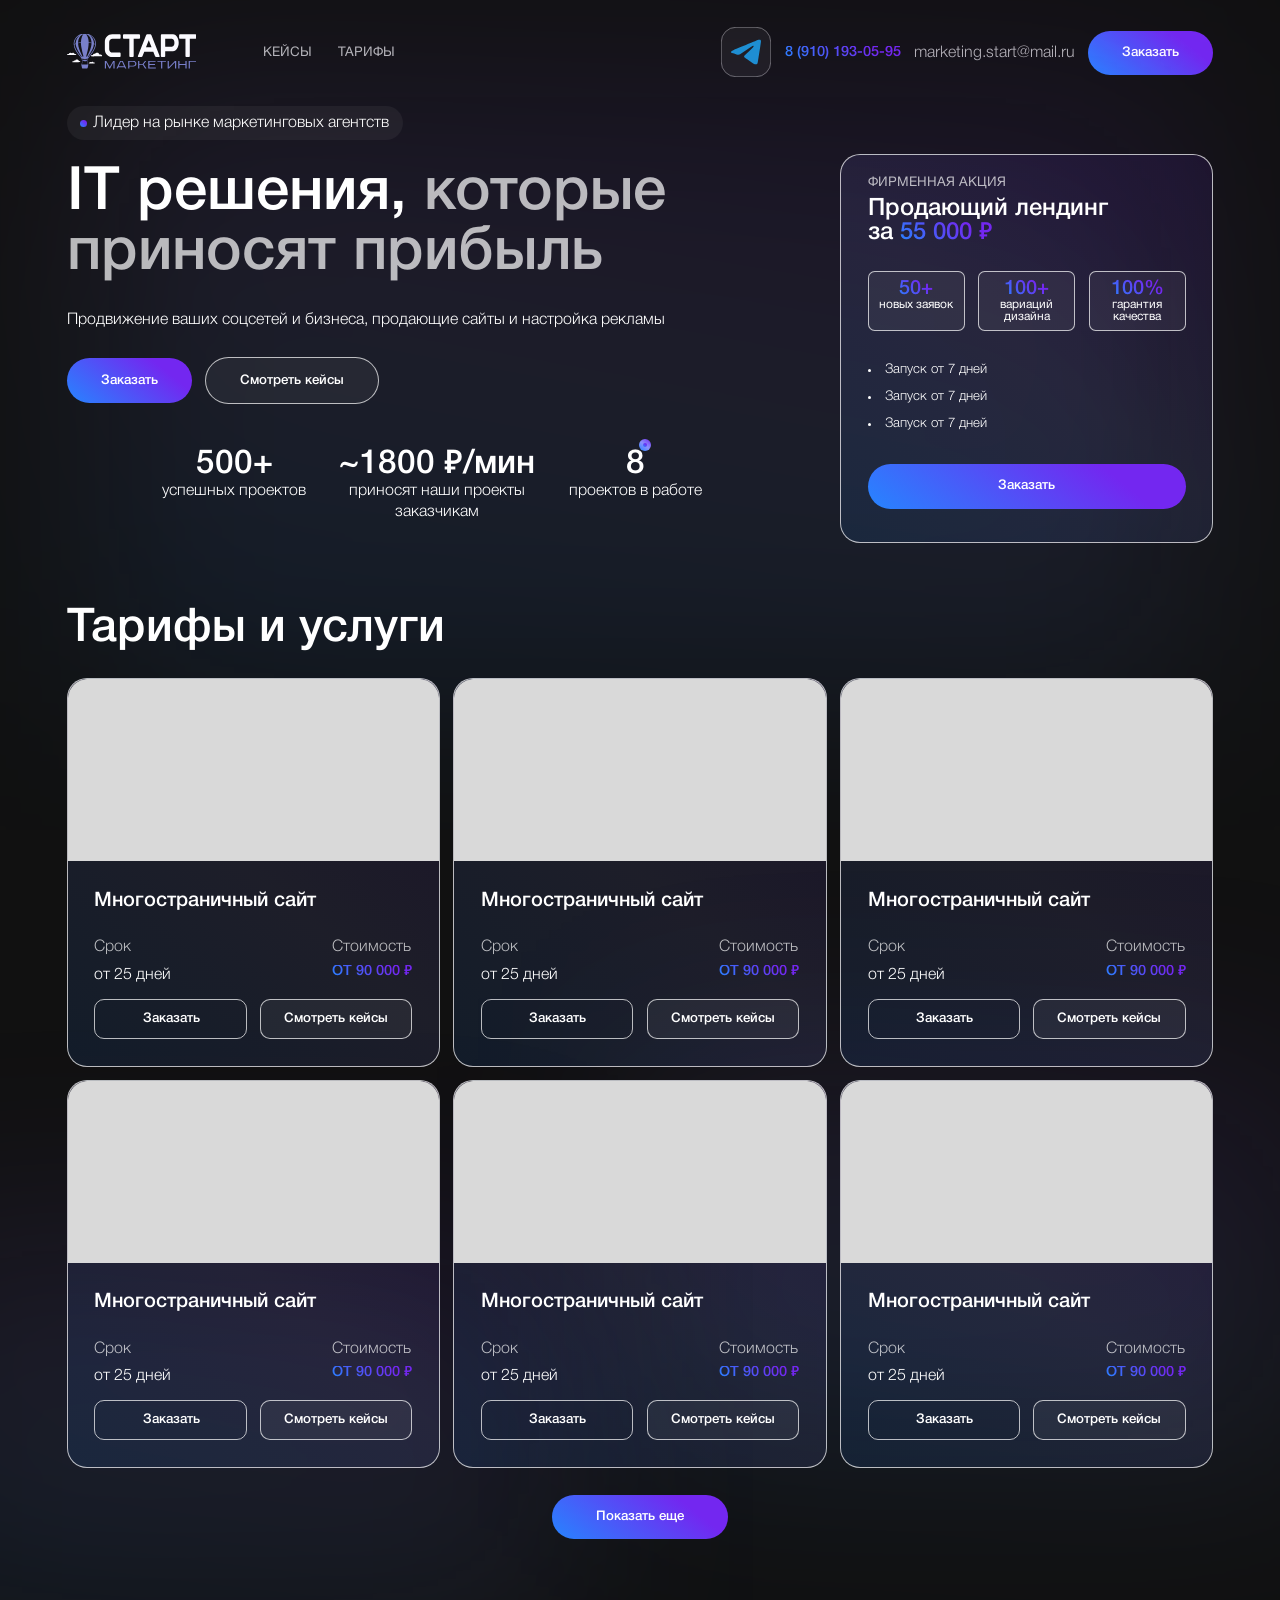
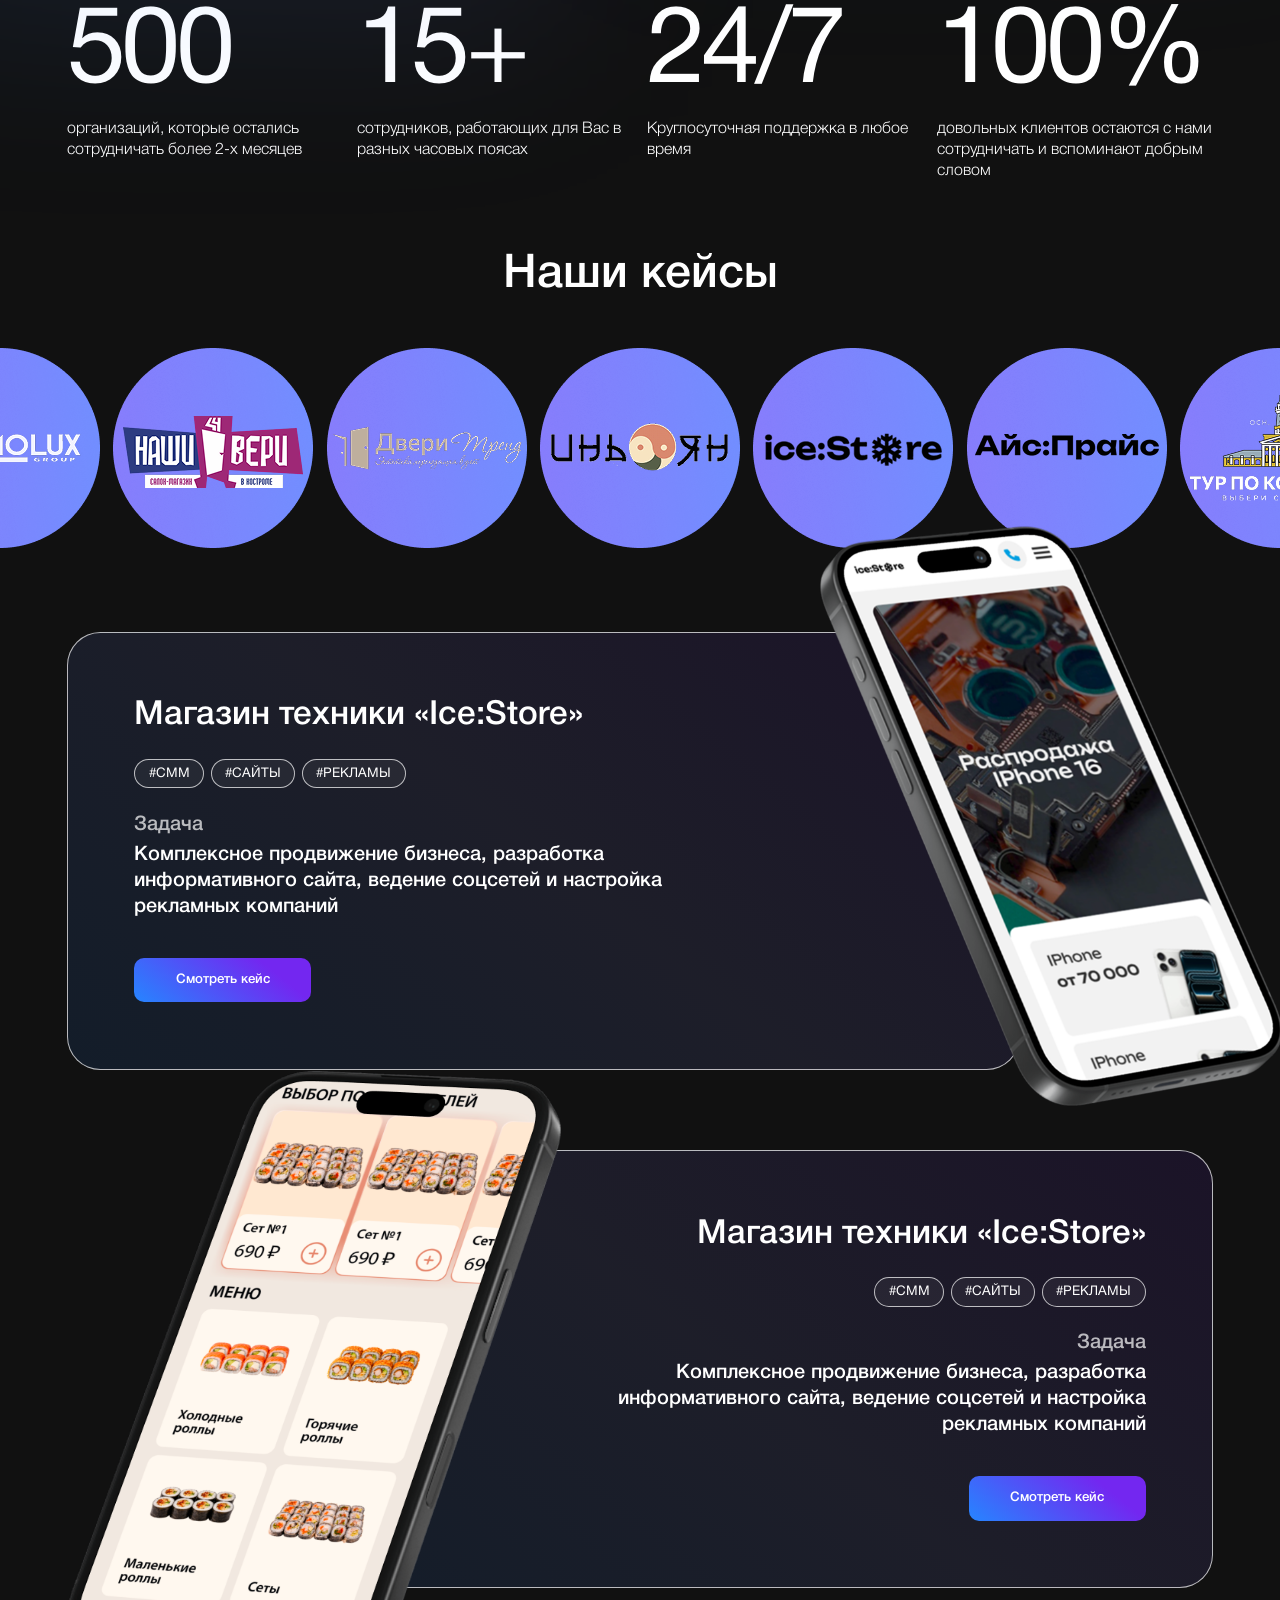
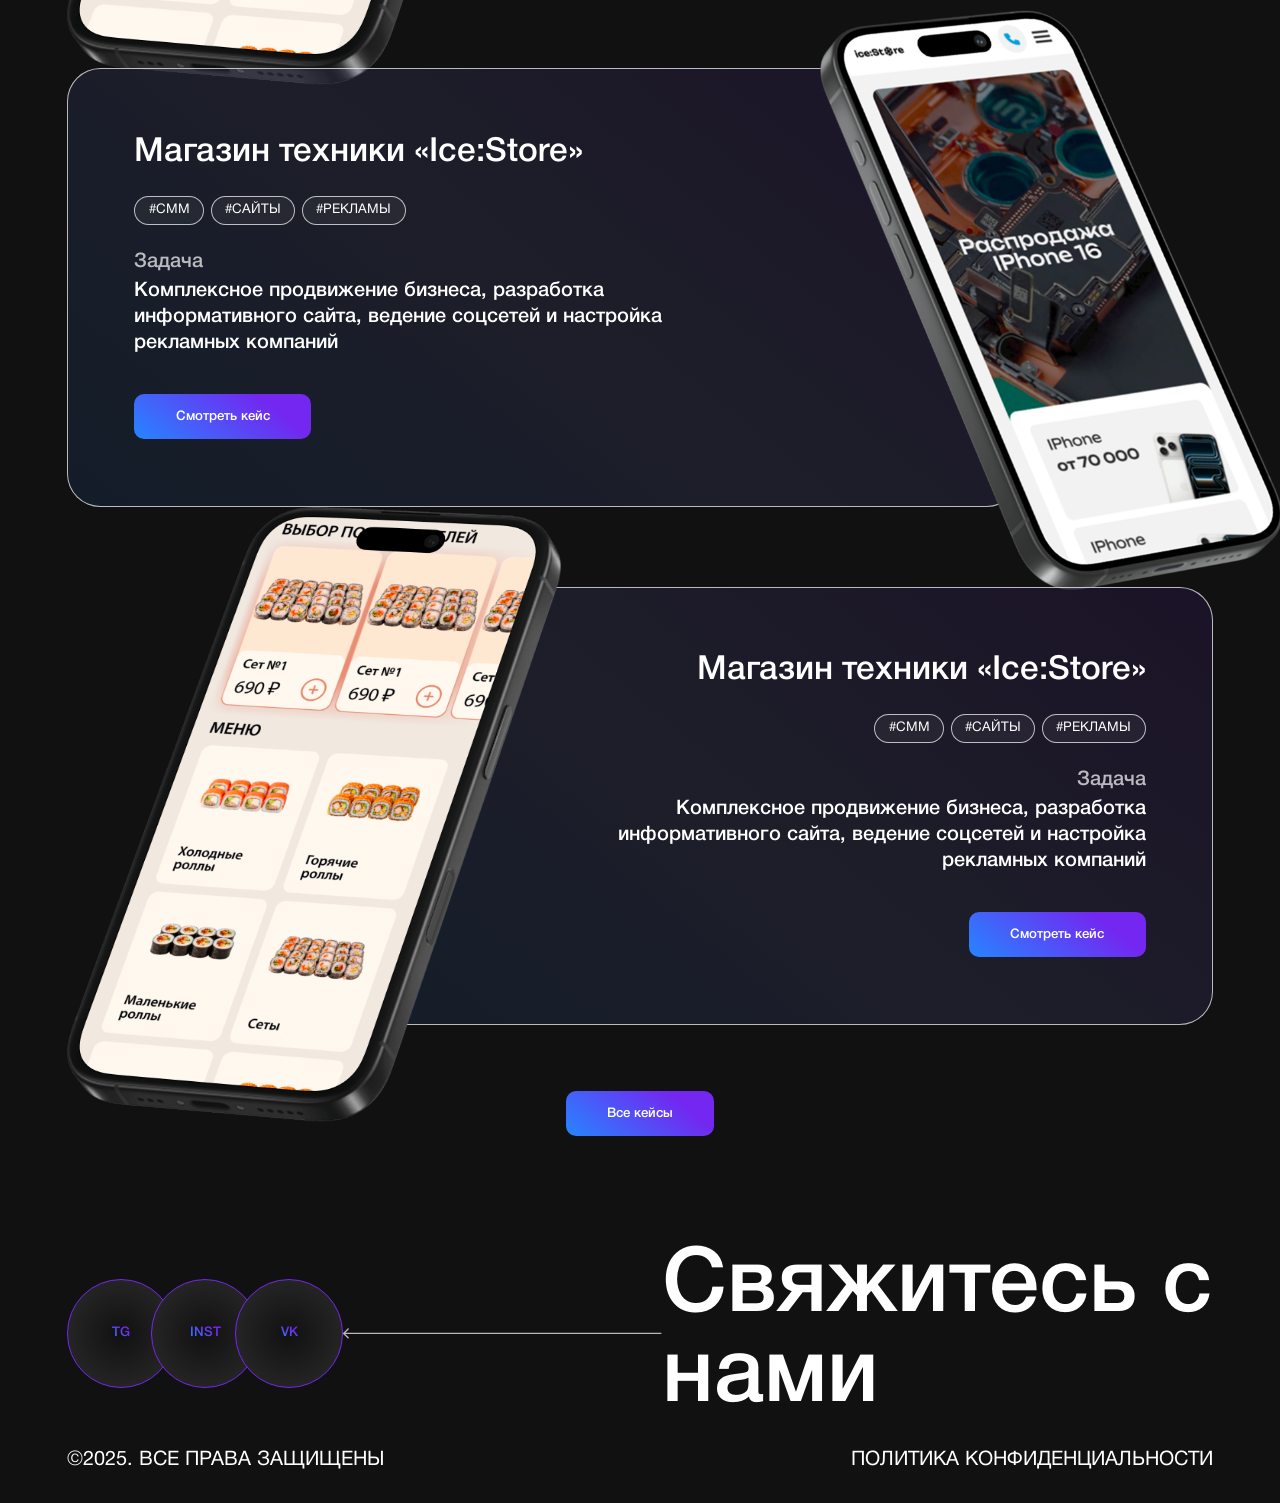
==== index.html @ ab554e8e "first commit" ====
<!DOCTYPE html>
<html lang="ru">

<head>
  <meta charset="UTF-8">
  <meta http-equiv="X-UA-Compatible" content="IE=edge">
  <meta name="viewport" content="width=device-width, initial-scale=1.0">
  <title>Document</title>
  <link rel="stylesheet" href="style/style.css">
  <link rel="stylesheet" href="./style/swiper-bundle.min.css">
</head>

<body>

  <header>
    <div class="container">
      <div class="header-l">
        <a href="/" class="logo">
          <img src="./media/icons/logo.svg" alt="">
        </a>
        <nav>
          <a href="" class="nav-item header-20">Кейсы</a>
          <a href="" class="nav-item header-20">Тарифы</a>
        </nav>

      </div>
      <div class="header-r">
        <a href="" class="tg">
          <svg width="50" height="50" viewBox="0 0 50 50" fill="none" xmlns="http://www.w3.org/2000/svg">
            <rect width="50" height="50" rx="15" fill="white" fill-opacity="0.05" />
            <rect x="0.25" y="0.25" width="49.5" height="49.5" rx="14.75" stroke="white" stroke-opacity="0.7"
              stroke-width="0.5" />
            <path
              d="M37.4558 12.8534C33.4981 14.4884 16.528 21.4998 11.8392 23.4108C8.69464 24.6348 10.5355 25.7825 10.5355 25.7825C10.5355 25.7825 13.2197 26.7004 15.5209 27.3889C17.8217 28.0775 19.0488 27.3126 19.0488 27.3126L29.863 20.0448C33.6978 17.4437 32.7776 19.5857 31.857 20.5039C29.863 22.4932 26.5651 25.6294 23.8039 28.1542C22.5768 29.2251 23.1902 30.1431 23.7274 30.6022C25.7213 32.2854 31.167 35.728 31.4736 35.9574C33.0938 37.1016 36.2808 38.7485 36.7655 35.2689L38.6829 23.2581C39.2966 19.2036 39.9101 15.4548 39.9866 14.3838C40.2169 11.7824 37.4558 12.8534 37.4558 12.8534Z"
              fill="#1B92D1" />
          </svg>
        </a>
        <a href="tel: 8 (910) 193-05-95" class="tel">8 (910) 193-05-95</a>
        <a href="mailto: marketing.start@mail.ru" class="mail">marketing.start@mail.ru</a>
        <button class="blue-button">Заказать</button>
      </div>
    </div>
  </header>

  <main>
    <section class="hero">
      <div class="container">
        <p class="lider regular-text">Лидер на рынке маркетинговых агентств</p>
        <div class="wrapper">
          <div class="hero-l">
            <div class="hero-l-top">
              <h1 class="h1-heading">IT решения,
                <span>которые приносят прибыль</span>
              </h1>
              <div class="sub-heading regular-text">Продвижение ваших соцсетей и бизнеса, продающие сайты и настройка
                рекламы</div>
              <div class="buttons">
                <div class="blue-button">Заказать</div>
                <div class="black-button">Смотреть кейсы</div>
              </div>
            </div>
            <div class="hero-l-nums">
              <div class="item">
                <h3 class="heading h3-heading">500+</h3>
                <p class="text regular-text">успешных проектов</p>
              </div>
              <div class="item">
                <h3 class="heading h3-heading">~1800 ₽/мин</h3>
                <p class="text regular-text">приносят наши проекты <br>заказчикам</p>
              </div>
              <div class="item reallive">
                <h3 class="heading h3-heading">8
                  <div class="heading-circ"></div>
                </h3>
                <p class="text regular-text">проектов в работе</p>
              </div>
            </div>
          </div>
          <div class="hero-r">
            <p class="hero-r-heading header-20">Фирменная акция</p>
            <h4 class="h4-heading">Продающий лендинг <br>
              за <span>55 000 ₽</span></h4>
            <div class="hero-r-wrapper">

              <div class="hero-r-item">
                <p class="hero-r-item-heading">50+</p>
                <p class="hero-r-item-text">новых заявок</p>
              </div>
              <div class="hero-r-item">
                <p class="hero-r-item-heading">100+</p>
                <p class="hero-r-item-text">вариаций дизайна</p>
              </div>
              <div class="hero-r-item">
                <p class="hero-r-item-heading">100%</p>
                <p class="hero-r-item-text">гарантия качества</p>
              </div>
            </div>
            <ul class="hero-r-list">
              <li class="hero-r-list-item">Запуск от 7 дней</li>
              <li class="hero-r-list-item">Запуск от 7 дней</li>
              <li class="hero-r-list-item">Запуск от 7 дней</li>
            </ul>
            <button class="blue-button">Заказать</button>
          </div>
        </div>
      </div>
      <svg class="bg" width="1493" height="948" viewBox="0 0 1493 948" fill="none" xmlns="http://www.w3.org/2000/svg">
        <g filter="url(#filter0_f_5927_6310)">
          <rect x="200" y="200" width="1093" height="613" fill="url(#paint0_linear_5927_6310)" fill-opacity="0.1" />
          <rect x="200.5" y="200.5" width="1092" height="612" stroke="url(#paint1_linear_5927_6310)" />
        </g>
        <defs>
          <filter id="filter0_f_5927_6310" x="0" y="0" width="1493" height="1013" filterUnits="userSpaceOnUse"
            color-interpolation-filters="sRGB">
            <feFlood flood-opacity="0" result="BackgroundImageFix" />
            <feBlend mode="normal" in="SourceGraphic" in2="BackgroundImageFix" result="shape" />
            <feGaussianBlur stdDeviation="100" result="effect1_foregroundBlur_5927_6310" />
          </filter>
          <linearGradient id="paint0_linear_5927_6310" x1="1136.29" y1="222.824" x2="1017.25" y2="879.421"
            gradientUnits="userSpaceOnUse">
            <stop stop-color="#7327F0" />
            <stop offset="0.504685" stop-color="#8B91FF" />
            <stop offset="1" stop-color="#2685FF" />
          </linearGradient>
          <linearGradient id="paint1_linear_5927_6310" x1="1136.29" y1="222.824" x2="1017.25" y2="879.421"
            gradientUnits="userSpaceOnUse">
            <stop offset="0.230769" stop-color="#7327F0" />
            <stop offset="1" stop-color="#2685FF" />
          </linearGradient>
        </defs>
      </svg>

    </section>
    <section class="tarifs">
      <div class="container">
        <h2 class="h2-heading">Тарифы и услуги</h2>
        <div class="wrapper">
          <div class="item">
            <img src="./media/bgs/tarif.png" alt="" class="tarif-img">
            <div class="tarifs-info">
              <p class="heading">Многостраничный сайт</p>
              <div class="item-wrapper">
                <div class="item-text">
                  <p class="item-heading regular-text">Срок</p>
                  <p class="item-text regular-text">от 25 дней</p>
                </div>
                <div class="item-text">
                  <p class="item-heading regular-text">Стоимость</p>
                  <p class="item-text price">от 90 000 ₽</p>
                </div>
              </div>
              <div class="buttons">
                <div class="zakaz">Заказать</div>
                <div class="check">Смотреть кейсы</div>
              </div>
            </div>
          </div>
          <div class="item">
            <img src="./media/bgs/tarif.png" alt="" class="tarif-img">
            <div class="tarifs-info">
              <p class="heading">Многостраничный сайт</p>
              <div class="item-wrapper">
                <div class="item-text">
                  <p class="item-heading regular-text">Срок</p>
                  <p class="item-text regular-text">от 25 дней</p>
                </div>
                <div class="item-text">
                  <p class="item-heading regular-text">Стоимость</p>
                  <p class="item-text price">от 90 000 ₽</p>
                </div>
              </div>
              <div class="buttons">
                <div class="zakaz">Заказать</div>
                <div class="check">Смотреть кейсы</div>
              </div>
            </div>
          </div>
          <div class="item">
            <img src="./media/bgs/tarif.png" alt="" class="tarif-img">
            <div class="tarifs-info">
              <p class="heading">Многостраничный сайт</p>
              <div class="item-wrapper">
                <div class="item-text">
                  <p class="item-heading regular-text">Срок</p>
                  <p class="item-text regular-text">от 25 дней</p>
                </div>
                <div class="item-text">
                  <p class="item-heading regular-text">Стоимость</p>
                  <p class="item-text price">от 90 000 ₽</p>
                </div>
              </div>
              <div class="buttons">
                <div class="zakaz">Заказать</div>
                <div class="check">Смотреть кейсы</div>
              </div>
            </div>
          </div>
          <div class="item">
            <img src="./media/bgs/tarif.png" alt="" class="tarif-img">
            <div class="tarifs-info">
              <p class="heading">Многостраничный сайт</p>
              <div class="item-wrapper">
                <div class="item-text">
                  <p class="item-heading regular-text">Срок</p>
                  <p class="item-text regular-text">от 25 дней</p>
                </div>
                <div class="item-text">
                  <p class="item-heading regular-text">Стоимость</p>
                  <p class="item-text price">от 90 000 ₽</p>
                </div>
              </div>
              <div class="buttons">
                <div class="zakaz">Заказать</div>
                <div class="check">Смотреть кейсы</div>
              </div>
            </div>
          </div>
          <div class="item">
            <img src="./media/bgs/tarif.png" alt="" class="tarif-img">
            <div class="tarifs-info">
              <p class="heading">Многостраничный сайт</p>
              <div class="item-wrapper">
                <div class="item-text">
                  <p class="item-heading regular-text">Срок</p>
                  <p class="item-text regular-text">от 25 дней</p>
                </div>
                <div class="item-text">
                  <p class="item-heading regular-text">Стоимость</p>
                  <p class="item-text price">от 90 000 ₽</p>
                </div>
              </div>
              <div class="buttons">
                <div class="zakaz">Заказать</div>
                <div class="check">Смотреть кейсы</div>
              </div>
            </div>
          </div>
          <div class="item">
            <img src="./media/bgs/tarif.png" alt="" class="tarif-img">
            <div class="tarifs-info">
              <p class="heading">Многостраничный сайт</p>
              <div class="item-wrapper">
                <div class="item-text">
                  <p class="item-heading regular-text">Срок</p>
                  <p class="item-text regular-text">от 25 дней</p>
                </div>
                <div class="item-text">
                  <p class="item-heading regular-text">Стоимость</p>
                  <p class="item-text price">от 90 000 ₽</p>
                </div>
              </div>
              <div class="buttons">
                <div class="zakaz">Заказать</div>
                <div class="check">Смотреть кейсы</div>
              </div>
            </div>
          </div>
        </div>
        <div class="blue-button-container">
          <div class="blue-button">Показать еще</div>
        </div>
      </div>
      <svg class="l-bg" width="754" height="786" viewBox="0 0 754 786" fill="none" xmlns="http://www.w3.org/2000/svg">
        <g filter="url(#filter0_f_5927_6365)">
          <rect x="-119" y="200" width="673" height="386" fill="url(#paint0_linear_5927_6365)" fill-opacity="0.1" />
          <rect x="-118.5" y="200.5" width="672" height="385" stroke="url(#paint1_linear_5927_6365)" />
        </g>
        <defs>
          <filter id="filter0_f_5927_6365" x="-319" y="0" width="1073" height="786" filterUnits="userSpaceOnUse"
            color-interpolation-filters="sRGB">
            <feFlood flood-opacity="0" result="BackgroundImageFix" />
            <feBlend mode="normal" in="SourceGraphic" in2="BackgroundImageFix" result="shape" />
            <feGaussianBlur stdDeviation="100" result="effect1_foregroundBlur_5927_6365" />
          </filter>
          <linearGradient id="paint0_linear_5927_6365" x1="457.51" y1="214.372" x2="380.96" y2="627.223"
            gradientUnits="userSpaceOnUse">
            <stop stop-color="#7327F0" />
            <stop offset="0.504685" stop-color="#8B91FF" />
            <stop offset="1" stop-color="#2685FF" />
          </linearGradient>
          <linearGradient id="paint1_linear_5927_6365" x1="457.51" y1="214.372" x2="380.96" y2="627.223"
            gradientUnits="userSpaceOnUse">
            <stop offset="0.230769" stop-color="#7327F0" />
            <stop offset="1" stop-color="#2685FF" />
          </linearGradient>
        </defs>
      </svg>
      <svg class="r-bg" width="844" height="786" viewBox="0 0 844 786" fill="none" xmlns="http://www.w3.org/2000/svg">
        <g filter="url(#filter0_f_5927_6366)">
          <rect x="200" y="200" width="673" height="386" fill="url(#paint0_linear_5927_6366)" fill-opacity="0.1" />
          <rect x="200.5" y="200.5" width="672" height="385" stroke="url(#paint1_linear_5927_6366)" />
        </g>
        <defs>
          <filter id="filter0_f_5927_6366" x="0" y="0" width="1073" height="786" filterUnits="userSpaceOnUse"
            color-interpolation-filters="sRGB">
            <feFlood flood-opacity="0" result="BackgroundImageFix" />
            <feBlend mode="normal" in="SourceGraphic" in2="BackgroundImageFix" result="shape" />
            <feGaussianBlur stdDeviation="100" result="effect1_foregroundBlur_5927_6366" />
          </filter>
          <linearGradient id="paint0_linear_5927_6366" x1="776.51" y1="214.372" x2="699.96" y2="627.223"
            gradientUnits="userSpaceOnUse">
            <stop stop-color="#7327F0" />
            <stop offset="0.504685" stop-color="#8B91FF" />
            <stop offset="1" stop-color="#2685FF" />
          </linearGradient>
          <linearGradient id="paint1_linear_5927_6366" x1="776.51" y1="214.372" x2="699.96" y2="627.223"
            gradientUnits="userSpaceOnUse">
            <stop offset="0.230769" stop-color="#7327F0" />
            <stop offset="1" stop-color="#2685FF" />
          </linearGradient>
        </defs>
      </svg>
    </section>
    <section class="nums">
      <div class="container">
        <div class="item">
          <p class="h1-heading">500</p>
          <p class="text regular-text">организаций, которые остались сотрудничать более 2-х месяцев</p>
        </div>
        <div class="item">
          <p class="h1-heading">15+</p>
          <p class="text regular-text">сотрудников, работающих для Вас
            в разных часовых поясах</p>
        </div>
        <div class="item">
          <p class="h1-heading">24/7</p>
          <p class="text regular-text">Круглосуточная поддержка
            в любое время</p>
        </div>
        <div class="item">
          <p class="h1-heading">100%</p>
          <p class="text regular-text">довольных клиентов остаются с нами сотрудничать и вспоминают добрым словом</p>
        </div>
      </div>
    </section>
    <section class="keyses">
      <div class="container">
        <h2 class="h2-heading">Наши кейсы</h2>
        <div class="logo-wrapper">
          <img src="./media/keyses-logo/1.png" alt="" class="logo">
          <img src="./media/keyses-logo/2.png" alt="" class="logo">
          <img src="./media/keyses-logo/3.png" alt="" class="logo">
          <img src="./media/keyses-logo/4.png" alt="" class="logo">
          <img src="./media/keyses-logo/5.png" alt="" class="logo">
          <img src="./media/keyses-logo/6.png" alt="" class="logo">
          <img src="./media/keyses-logo/7.png" alt="" class="logo">
        </div>
        <div class="keyses-wrapper">
          <div class="keys-item">
            <div class="keyses-info">
              <h3 class="h3-heading">Магазин техники «Ice:Store»
              </h3>
              <div class="type-wrapper">
                <div class="item">#СММ</div>
                <div class="item">#сайты</div>
                <div class="item">#рекламы</div>
              </div>
              <div class="keys-zadacha">
                <p class="keys-text-heading">Задача</p>
                <p class="regular-text keys-desc">Комплексное продвижение бизнеса, разработка информативного сайта,
                  ведение соцсетей и настройка рекламных компаний</p>
              </div>
              <button class="blue-button">Смотреть кейс</button>
            </div>
            <img src="./media/keyses/1.png" alt="" class="keys-img">
          </div>
          <div class="keys-item">
            <div class="keyses-info">
              <h3 class="h3-heading">Магазин техники «Ice:Store»
              </h3>
              <div class="type-wrapper">
                <div class="item">#СММ</div>
                <div class="item">#сайты</div>
                <div class="item">#рекламы</div>
              </div>
              <div class="keys-zadacha">
                <p class="keys-text-heading">Задача</p>
                <p class="regular-text keys-desc">Комплексное продвижение бизнеса, разработка информативного сайта,
                  ведение соцсетей и настройка рекламных компаний</p>
              </div>
              <button class="blue-button">Смотреть кейс</button>
            </div>
            <img src="./media/keyses/2.png" alt="" class="keys-img">
          </div>
          <div class="keys-item">
            <div class="keyses-info">
              <h3 class="h3-heading">Магазин техники «Ice:Store»
              </h3>
              <div class="type-wrapper">
                <div class="item">#СММ</div>
                <div class="item">#сайты</div>
                <div class="item">#рекламы</div>
              </div>
              <div class="keys-zadacha">
                <p class="keys-text-heading">Задача</p>
                <p class="regular-text keys-desc">Комплексное продвижение бизнеса, разработка информативного сайта,
                  ведение соцсетей и настройка рекламных компаний</p>
              </div>
              <button class="blue-button">Смотреть кейс</button>
            </div>
            <img src="./media/keyses/1.png" alt="" class="keys-img">
          </div>
          <div class="keys-item">
            <div class="keyses-info">
              <h3 class="h3-heading">Магазин техники «Ice:Store»
              </h3>
              <div class="type-wrapper">
                <div class="item">#СММ</div>
                <div class="item">#сайты</div>
                <div class="item">#рекламы</div>
              </div>
              <div class="keys-zadacha">
                <p class="keys-text-heading">Задача</p>
                <p class="regular-text keys-desc">Комплексное продвижение бизнеса, разработка информативного сайта,
                  ведение соцсетей и настройка рекламных компаний</p>
              </div>
              <button class="blue-button">Смотреть кейс</button>
            </div>
            <img src="./media/keyses/2.png" alt="" class="keys-img">
          </div>
        </div>
        <div class="blue-button mt100">Все кейсы</div>
      </div>
    </section>
  </main>

  <footer>
    <div class="container">
      <div class="top">

        <div class="seti">
          <div class="seti-item tg"><span>TG</span></div>
          <div class="seti-item inst"><span>INST</span></div>
          <div class="seti-item vk"><span>VK</span></div>
        </div>
        <svg width="457" height="15" viewBox="0 0 457 15" fill="none" xmlns="http://www.w3.org/2000/svg">
          <path
            d="M0.292908 6.65715C-0.0976257 7.04768 -0.0976257 7.68084 0.292908 8.07136L6.65686 14.4353C7.04739 14.8259 7.68054 14.8259 8.07108 14.4353C8.46158 14.0448 8.46158 13.4116 8.07108 13.0211L2.41422 7.36426L8.07108 1.7074C8.46158 1.31688 8.46158 0.683714 8.07108 0.29319C7.68054 -0.0973344 7.04739 -0.0973344 6.65686 0.29319L0.292908 6.65715ZM457 7.36426V6.36426L1 6.36426V7.36426V8.36426L457 8.36426V7.36426Z"
            fill="white" fill-opacity="0.7" />
        </svg>
        <div class="seti-heading">Свяжитесь с нами</div>
      </div>
      <div class="btm">
        <a href="" class="btm-a"> ©2025. Все права защищены</a>
        <a href="" class="btm-a">Политика конфиденциальности</a>
      </div>
    </div>
  </footer>


  <script src="js/swiper-bundle.min.js"></script>
  <script src="js/app.js"></script>
</body>

</html>
---- style/style.css ----
@font-face {
  font-family: "Helvetica Neue";
  src: url("../fonts/HelveticaNeue-Medium.otf");
  font-weight: 500;
}
@font-face {
  font-family: "Helvetica Neue";
  src: url("../fonts/HelveticaNeue-Light.otf");
  font-weight: 300;
}
@font-face {
  font-family: "Helvetica Neue";
  src: url("../fonts/HelveticaNeue-Roman.otf");
  font-weight: 400;
}
* {
  margin: 0;
  padding: 0;
  box-sizing: border-box;
  text-decoration: none;
  border: none;
  outline: none;
  font-size: 16rem;
  color: white;
  font-family: "Helvetica Neue", sans-serif;
  background: none;
}

body,
html {
  font-size: 0.0520833333vw;
  background: #111;
}

.container {
  width: 100%;
  max-width: 1720rem;
  margin: 0 auto;
}

header {
  padding: 40rem 0;
}
header .header-l,
header .header-r {
  display: flex;
  align-items: center;
}
header .header-l {
  gap: 100rem;
}
header .header-r {
  gap: 20rem;
}
header .tel {
  font-weight: 500;
  font-size: 22rem;
  text-transform: uppercase;
  background: linear-gradient(219deg, #7327f0 23.08%, #2685ff 100%);
  background-clip: text;
  -webkit-background-clip: text;
  -webkit-text-fill-color: transparent;
}
header .mail {
  font-weight: 300;
  font-size: 24rem;
  line-height: 130%;
  color: rgba(255, 255, 255, 0.7);
}
header .container {
  display: flex;
  align-items: center;
  justify-content: space-between;
}
header .logo {
  width: 194rem;
  position: relative;
}
header .logo img {
  width: 100%;
}

.blue-button,
.black-button {
  font-weight: 500;
  font-size: 20rem;
  color: #fff;
  display: block;
  padding: 23rem 51rem;
  background: linear-gradient(219deg, #7327f0 23.08%, #2685ff 100%);
  border-radius: 100rem;
  width: fit-content;
}

.black-button {
  border: 0.3rem solid rgba(255, 255, 255, 0.7);
  background: rgba(255, 255, 255, 0.05);
}

.header-20 {
  font-weight: 400;
  font-size: 20rem;
  text-transform: uppercase;
  color: rgba(255, 255, 255, 0.7);
}

nav {
  display: flex;
  align-items: center;
  gap: 40rem;
}

.regular-text {
  font-weight: 300;
  font-size: 24rem;
  line-height: 130%;
  color: #fff;
}

.h1-heading {
  font-weight: 500;
  font-size: 90rem;
  line-height: 100%;
  color: #fff;
}

.h2-heading {
  font-weight: 500;
  font-size: 70rem;
  color: #fff;
}

.h3-heading {
  font-weight: 500;
  font-size: 50rem;
  color: #fff;
}

.h4-heading {
  font-weight: 500;
  font-size: 36rem;
  color: #fff;
}

.hero {
  position: relative;
  padding-bottom: 94rem;
}
.hero .bg {
  position: absolute;
  top: 50%;
  left: 50%;
  transform: translate(-50%, -50%);
  z-index: 1;
}
.hero .container {
  position: relative;
  z-index: 2;
}
.hero .hero-l {
  margin-top: 14rem;
}
.hero .lider {
  border-radius: 100rem;
  padding: 10rem 20rem;
  background: rgba(255, 255, 255, 0.05);
  position: relative;
  display: flex;
  align-items: center;
  gap: 10rem;
  width: fit-content;
  margin-bottom: 20rem;
}
.hero .lider::before {
  content: "";
  display: block;
  background: linear-gradient(219deg, #7327f0 23.08%, #2685ff 100%);
  width: 10rem;
  height: 10rem;
  border-radius: 100rem;
}
.hero .wrapper {
  display: flex;
  justify-content: space-between;
  gap: 198rem;
}
.hero .h1-heading {
  margin-bottom: 40rem;
}
.hero .h1-heading span {
  color: rgba(255, 255, 255, 0.7);
  font-weight: 500;
  font-size: 90rem;
  line-height: 100%;
}
.hero .sub-heading {
  margin-bottom: 40rem;
}
.hero .buttons {
  display: flex;
  gap: 20rem;
  align-items: center;
}
.hero .hero-r {
  width: 100%;
  max-width: 560rem;
  border: 0.5rem solid rgba(255, 255, 255, 0.7);
  border-radius: 30rem;
  padding: 32rem 40rem 50rem;
  background: linear-gradient(219deg, rgba(115, 39, 240, 0.1) 0%, rgba(139, 145, 255, 0.1) 50.47%, rgba(38, 133, 255, 0.1) 100%);
}
.hero .hero-r .blue-button {
  width: 100%;
}
.hero .hero-l-nums {
  display: flex;
  gap: 50rem;
  margin-top: 66rem;
  margin-left: 143rem;
}
.hero .hero-l-nums .item {
  display: flex;
  flex-direction: column;
  align-items: center;
}
.hero .hero-l-nums .item .heading {
  position: relative;
}
.hero .hero-l-nums .item .heading .heading-circ {
  background: linear-gradient(219deg, #7327f0 0%, #8b91ff 50.47%, #2685ff 100%);
  width: 18rem;
  height: 18rem;
  display: flex;
  justify-content: center;
  align-items: center;
  border-radius: 100rem;
  position: absolute;
  top: -13rem;
  right: -10rem;
}
.hero .hero-l-nums .item .heading .heading-circ::after {
  background: linear-gradient(219deg, #7327f0 23.08%, #2685ff 100%);
  width: 6rem;
  height: 6rem;
  content: "";
  display: block;
  border-radius: 100rem;
}
.hero .hero-l-nums .item .text {
  text-align: center;
}
.hero .hero-r-heading {
  margin-bottom: 10rem;
}
.hero .h4-heading {
  margin-bottom: 40rem;
}
.hero .h4-heading span {
  background: linear-gradient(219deg, #7327f0 23.08%, #2685ff 100%);
  background-clip: text;
  -webkit-background-clip: text;
  -webkit-text-fill-color: transparent;
  font-weight: 500;
  font-size: 36rem;
}
.hero .hero-r-wrapper {
  margin-bottom: 40rem;
  display: grid;
  grid-template-columns: repeat(3, 1fr);
  gap: 20rem;
}
.hero .hero-r-wrapper .hero-r-item {
  border: 0.3rem solid rgba(255, 255, 255, 0.7);
  border-radius: 10rem;
  padding: 10rem 10rem;
  background: rgba(255, 255, 255, 0.05);
  display: flex;
  flex-direction: column;
  align-items: center;
}
.hero .hero-r-wrapper .hero-r-item .hero-r-item-heading {
  font-weight: 500;
  font-size: 30rem;
  background: linear-gradient(219deg, #7327f0 23.08%, #2685ff 100%);
  background-clip: text;
  -webkit-background-clip: text;
  -webkit-text-fill-color: transparent;
}
.hero .hero-r-wrapper .hero-r-item .hero-r-item-text {
  font-weight: 400;
  font-size: 18rem;
  color: #fff;
  text-align: center;
}
.hero .hero-r-list {
  margin-bottom: 40rem;
}
.hero .hero-r-list .hero-r-list-item {
  font-weight: 300;
  font-size: 20rem;
  line-height: 200%;
  color: #fff;
  list-style: inside;
}

.tarifs {
  padding-bottom: 78rem;
  position: relative;
}
.tarifs .r-bg {
  position: absolute;
  top: 397rem;
  right: 0;
  z-index: 1;
}
.tarifs .l-bg {
  position: absolute;
  top: 635rem;
  left: 0;
  z-index: 1;
}
.tarifs .container {
  position: relative;
  z-index: 2;
}
.tarifs .h2-heading {
  margin-bottom: 40rem;
}
.tarifs .wrapper {
  display: grid;
  grid-template-columns: repeat(3, 1fr);
  gap: 20rem;
}
.tarifs .wrapper .item {
  border: 0.5rem solid rgba(255, 255, 255, 0.7);
  border-radius: 30rem;
  background: linear-gradient(219deg, rgba(115, 39, 240, 0.1) 0%, rgba(139, 145, 255, 0.1) 50.47%, rgba(38, 133, 255, 0.1) 100%);
}
.tarifs .wrapper .item .tarif-img {
  width: 100%;
}
.tarifs .wrapper .item .heading {
  font-weight: 500;
  font-size: 30rem;
  color: #fff;
  margin-bottom: 40rem;
}
.tarifs .wrapper .item .item-wrapper {
  display: flex;
  justify-content: space-between;
}
.tarifs .wrapper .item .item-wrapper .item-heading {
  color: rgba(255, 255, 255, 0.7);
  margin-bottom: 10rem;
}
.tarifs .wrapper .item .item-wrapper .price {
  font-weight: 500;
  font-size: 22rem;
  text-transform: uppercase;
  text-align: right;
  background: linear-gradient(219deg, #7327f0 23.08%, #2685ff 100%);
  background-clip: text;
  -webkit-background-clip: text;
  -webkit-text-fill-color: transparent;
}
.tarifs .wrapper .item .buttons {
  display: flex;
  gap: 20rem;
  margin-top: 20rem;
}
.tarifs .wrapper .item .buttons .zakaz {
  border: 1rem solid rgba(255, 255, 255, 0.7);
  border-radius: 15rem;
  padding: 18rem 71rem;
  font-weight: 500;
  font-size: 20rem;
  color: #fff;
  width: calc(50% - 10rem);
}
.tarifs .wrapper .item .buttons .check {
  font-weight: 500;
  font-size: 20rem;
  padding: 18rem 10rem;
  color: #fff;
  border: 0.3rem solid rgba(255, 255, 255, 0.7);
  border-radius: 15rem;
  background: rgba(255, 255, 255, 0.05);
  width: calc(50% - 10rem);
  display: flex;
  align-items: center;
  justify-content: center;
}
.tarifs .wrapper .item .tarifs-info {
  padding: 40rem;
}
.tarifs .blue-button-container {
  display: flex;
  justify-content: center;
  width: 100%;
  margin-top: 40rem;
}
.tarifs .blue-button {
  padding: 23rem 66rem;
}

.nums {
  padding-bottom: 105rem;
}
.nums .container {
  display: grid;
  grid-template-columns: repeat(4, 1fr);
  gap: 20rem;
}
.nums .h1-heading {
  font-weight: 400;
  font-size: 160rem;
  line-height: 120%;
  letter-spacing: -0.04em;
  text-transform: uppercase;
}

.keyses .container {
  display: flex;
  flex-direction: column;
  align-items: center;
}
.keyses .h2-heading {
  margin-bottom: 76rem;
}
.keyses .logo-wrapper {
  display: flex;
  align-items: center;
  gap: 20rem;
  justify-content: center;
  margin-bottom: 125rem;
}
.keyses .keyses-wrapper {
  width: 100%;
  display: flex;
  flex-direction: column;
  gap: 120rem;
}
.keyses .keys-zadacha {
  max-width: 900rem;
}
.keyses .keys-text-heading {
  font-weight: 500;
  font-size: 30rem;
  color: rgba(255, 255, 255, 0.7);
  margin-bottom: 10rem;
}
.keyses .keys-desc {
  font-weight: 500;
  font-size: 30rem;
  color: #fff;
  margin-bottom: 57rem;
}
.keyses .blue-button {
  border-radius: 15rem;
  padding: 23rem 62rem;
}
.keyses .keys-item {
  position: relative;
}
.keyses .keys-item:nth-child(even) .keyses-info {
  margin-left: 290rem;
  display: flex;
  flex-direction: column;
  align-items: flex-end;
}
.keyses .keys-item:nth-child(even) .keys-zadacha {
  display: flex;
  flex-direction: column;
  align-items: flex-end;
}
.keyses .keys-item:nth-child(even) .keys-desc {
  text-align: right;
}
.keyses .keys-item:nth-child(even) .keys-img {
  left: 0;
}
.keyses .keys-item .keyses-info {
  border: 0.5rem solid rgba(255, 255, 255, 0.7);
  border-radius: 50rem;
  padding: 100rem;
  width: 1430rem;
  background: linear-gradient(219deg, rgba(115, 39, 240, 0.1) 0%, rgba(139, 145, 255, 0.1) 50.47%, rgba(38, 133, 255, 0.1) 100%);
}
.keyses .keys-item:first-child .keys-img {
  top: -190rem;
}
.keyses .keys-item .keys-img {
  position: absolute;
  width: 742rem;
  height: 922rem;
  top: -119rem;
  right: -122rem;
}
.keyses .keys-item .h3-heading {
  margin-bottom: 40rem;
}
.keyses .keys-item .type-wrapper {
  display: flex;
  gap: 10rem;
  margin-bottom: 40rem;
}
.keyses .keys-item .type-wrapper .item {
  border: 0.5rem solid rgba(255, 255, 255, 0.7);
  border-radius: 100rem;
  padding: 10rem 20rem;
  background: rgba(255, 255, 255, 0.05);
  font-weight: 400;
  font-size: 20rem;
  text-transform: uppercase;
  color: #fff;
}
.keyses {
  padding-bottom: 161rem;
}

.mt100 {
  margin-top: 100rem;
}

footer .top {
  display: flex;
  align-items: center;
  justify-content: space-between;
}
footer .seti {
  display: flex;
  align-items: center;
}
footer .seti-item {
  border-radius: 200rem;
  width: 163rem;
  height: 163rem;
  display: flex;
  justify-content: center;
  align-items: center;
  background: radial-gradient(67.59% 67.59% at 50.12% 50.13%, #111 0%, #2b2b2b 100%);
  border: 1rem solid #7327f0;
}
footer .seti-item:nth-child(3) {
  margin-left: -37rem;
}
footer .seti-item:nth-child(2) {
  margin-left: -37rem;
}
footer .seti-item span {
  font-weight: 500;
  font-size: 20rem;
  background: linear-gradient(219deg, #7327f0 23.08%, #2685ff 100%);
  background-clip: text;
  -webkit-background-clip: text;
  -webkit-text-fill-color: transparent;
}
footer .seti-heading {
  font-weight: 500;
  font-size: 90px;
  line-height: 100%;
  color: #fff;
}
footer .btm {
  margin-top: 40rem;
  display: flex;
  align-items: center;
  justify-content: space-between;
  margin-bottom: 50rem;
}
footer .btm-a {
  font-weight: 400;
  font-size: 20px;
  text-transform: uppercase;
  color: #fff;
}

/*# sourceMappingURL=style.css.map */
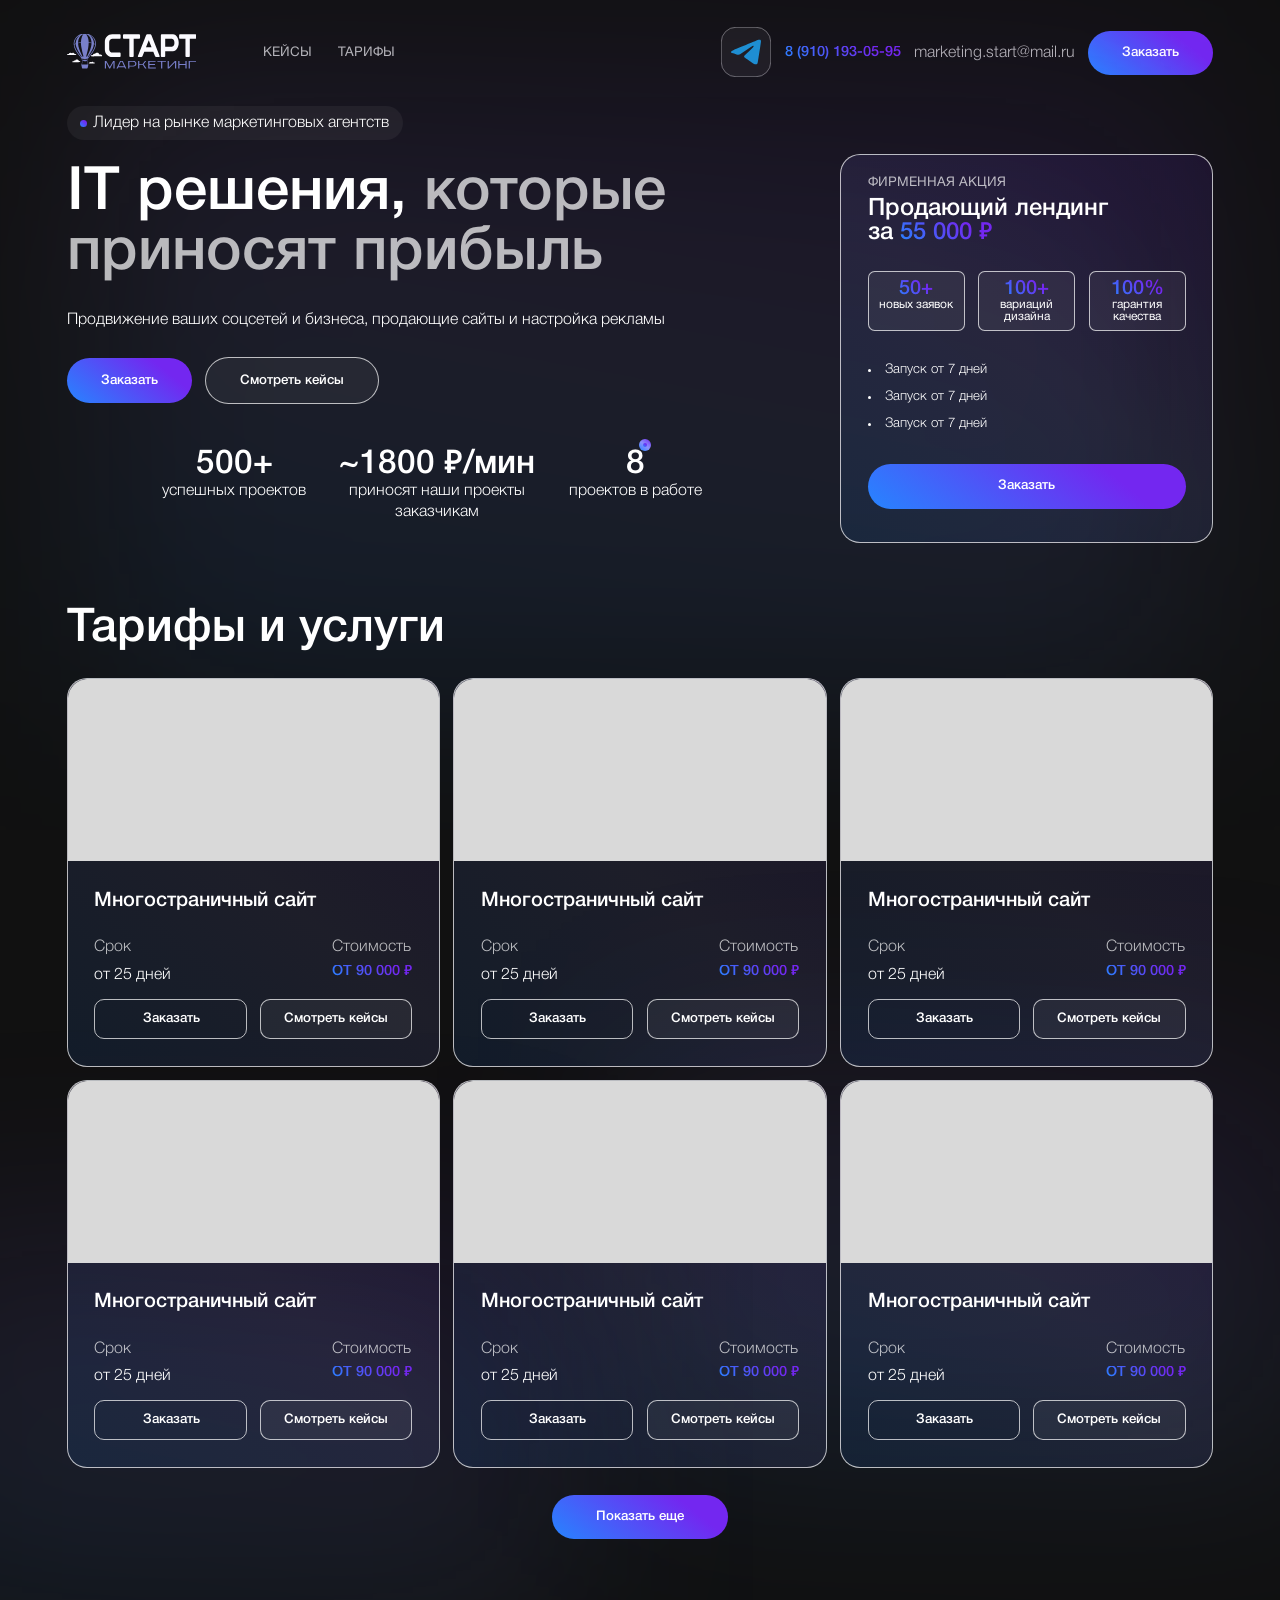
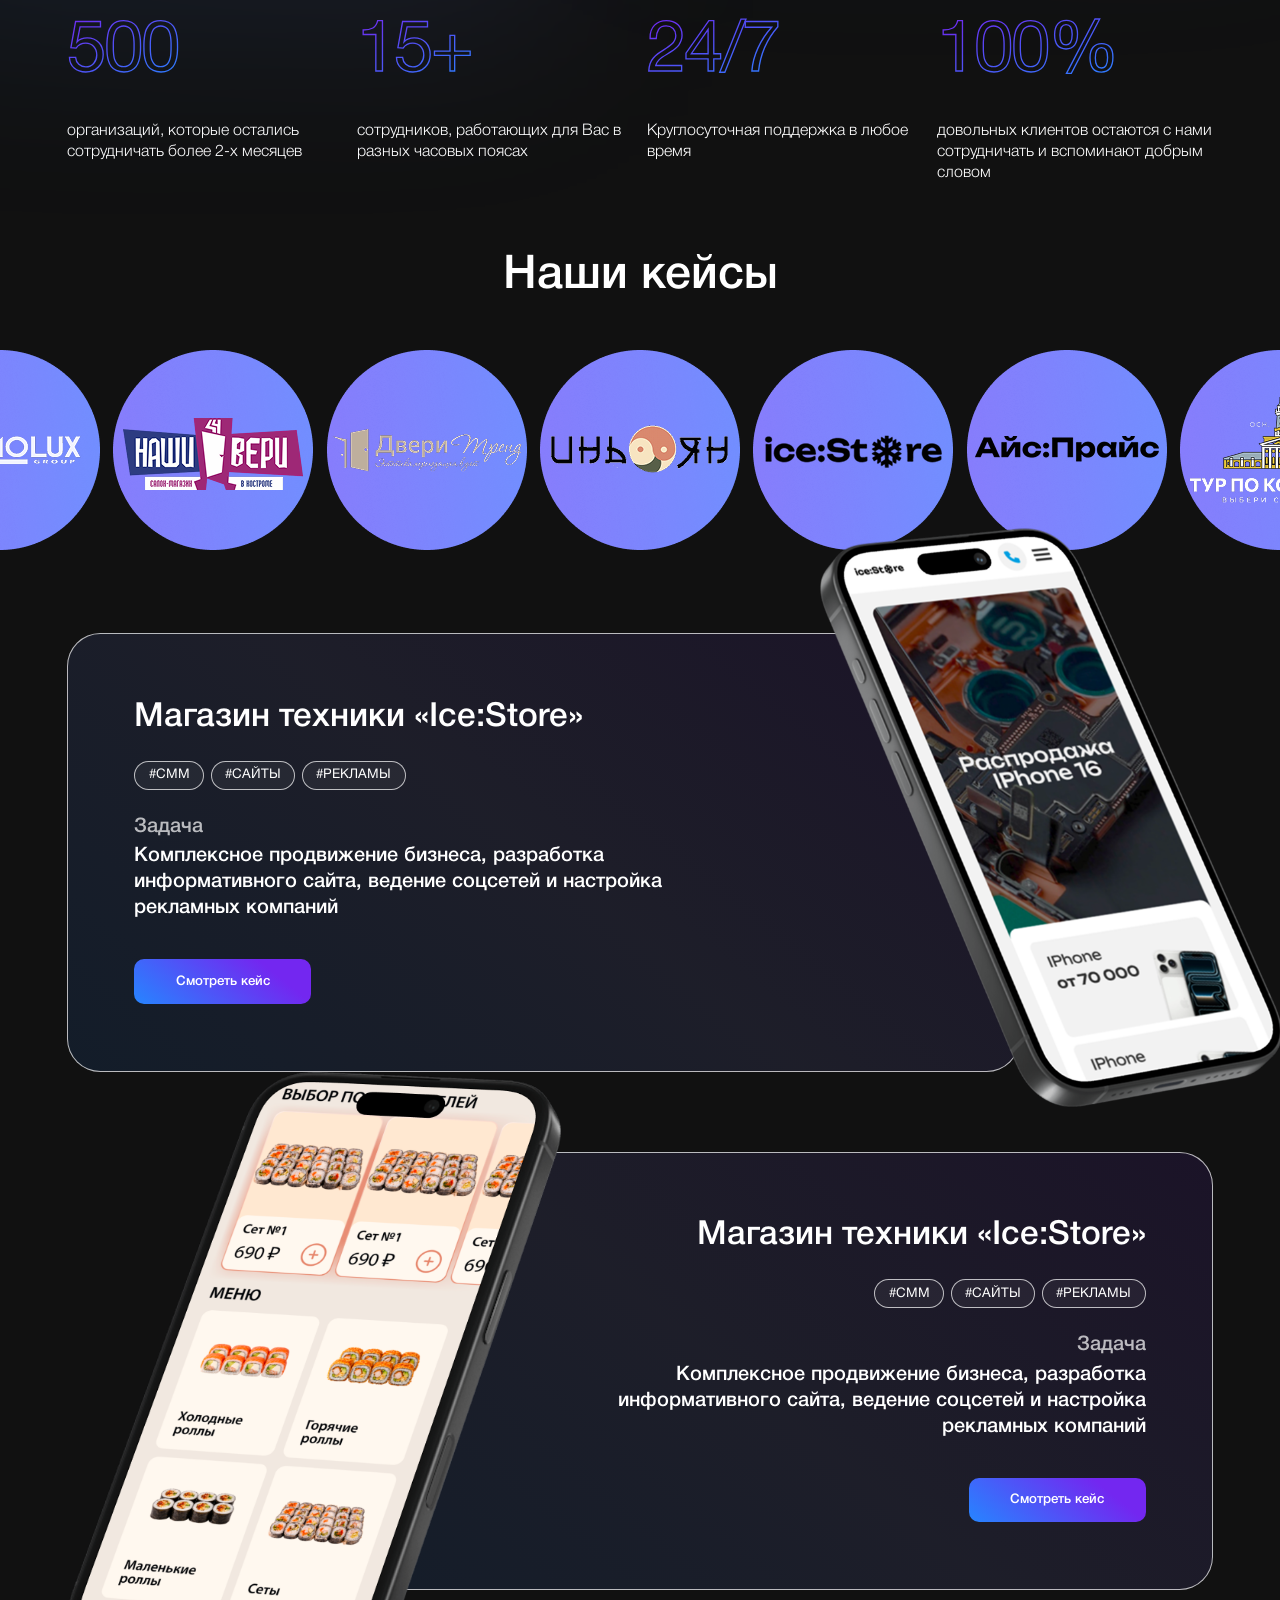
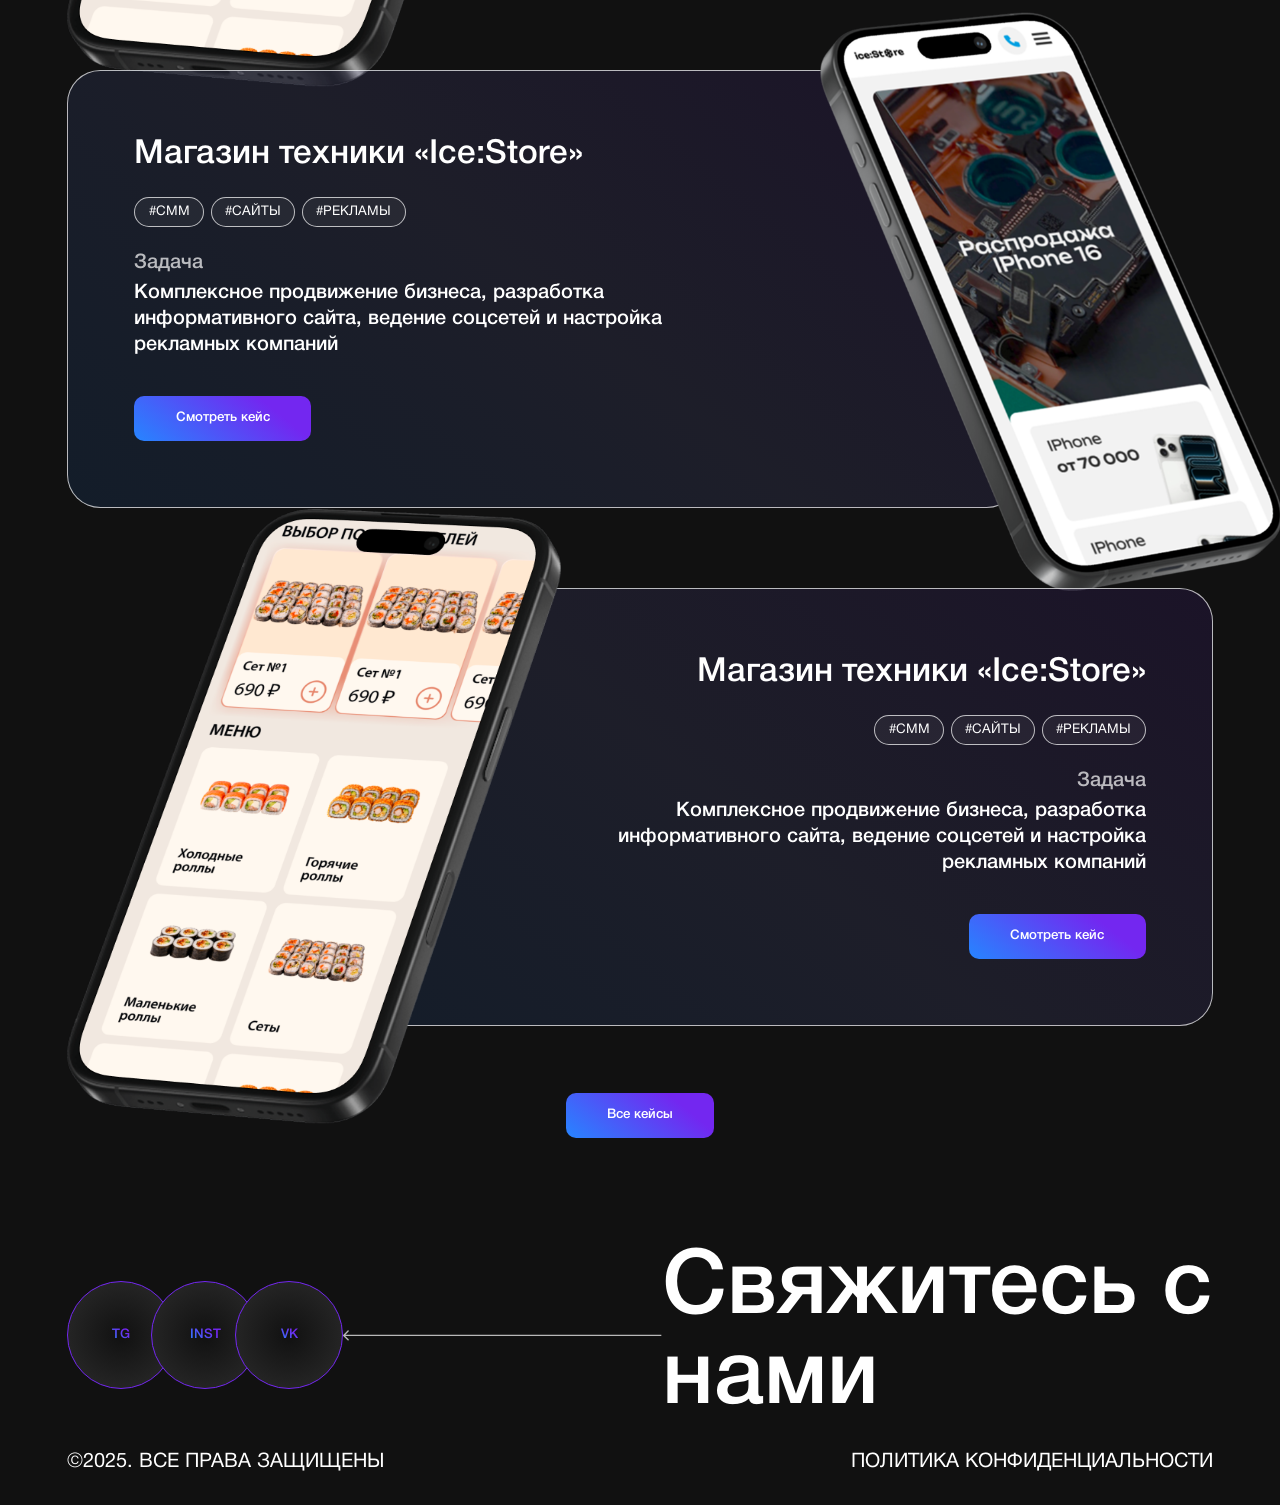
==== commit b92e040e: "change" ====
--- a/index.html
+++ b/index.html
@@ -314,21 +314,93 @@
     <section class="nums">
       <div class="container">
         <div class="item">
-          <p class="h1-heading">500</p>
+<svg class="gradient-text" viewBox="0 0 390 100">
+  <defs>
+    <linearGradient id="textGradient" x1="0%" y1="0%" x2="100%" y2="100%">
+      <stop offset="0%" stop-color="#7327f0"/>
+      <stop offset="100%" stop-color="#2685ff"/>
+    </linearGradient>
+  </defs>
+
+  <text
+    x="0"
+    y="75"
+    fill="none"
+    stroke="url(#textGradient)"
+    stroke-width="2"
+    paint-order="stroke"
+  >
+    500
+  </text>
+</svg>
           <p class="text regular-text">организаций, которые остались сотрудничать более 2-х месяцев</p>
         </div>
         <div class="item">
-          <p class="h1-heading">15+</p>
+<svg class="gradient-text" viewBox="0 0 390 100">
+  <defs>
+    <linearGradient id="textGradient" x1="0%" y1="0%" x2="100%" y2="100%">
+      <stop offset="0%" stop-color="#7327f0"/>
+      <stop offset="100%" stop-color="#2685ff"/>
+    </linearGradient>
+  </defs>
+
+  <text
+    x="0"
+    y="75"
+    fill="none"
+    stroke="url(#textGradient)"
+    stroke-width="2"
+    paint-order="stroke"
+  >
+    15+
+  </text>
+</svg>
           <p class="text regular-text">сотрудников, работающих для Вас
             в разных часовых поясах</p>
         </div>
         <div class="item">
-          <p class="h1-heading">24/7</p>
+<svg class="gradient-text" viewBox="0 0 390 100">
+  <defs>
+    <linearGradient id="textGradient" x1="0%" y1="0%" x2="100%" y2="100%">
+      <stop offset="0%" stop-color="#7327f0"/>
+      <stop offset="100%" stop-color="#2685ff"/>
+    </linearGradient>
+  </defs>
+
+  <text
+    x="0"
+    y="75"
+    fill="none"
+    stroke="url(#textGradient)"
+    stroke-width="2"
+    paint-order="stroke"
+  >
+    24/7
+  </text>
+</svg>
           <p class="text regular-text">Круглосуточная поддержка
             в любое время</p>
         </div>
         <div class="item">
-          <p class="h1-heading">100%</p>
+<svg class="gradient-text" viewBox="0 0 390 100">
+  <defs>
+    <linearGradient id="textGradient" x1="0%" y1="0%" x2="100%" y2="100%">
+      <stop offset="0%" stop-color="#7327f0"/>
+      <stop offset="100%" stop-color="#2685ff"/>
+    </linearGradient>
+  </defs>
+
+  <text
+    x="0"
+    y="75"
+    fill="none"
+    stroke="url(#textGradient)"
+    stroke-width="2"
+    paint-order="stroke"
+  >
+    100%
+  </text>
+</svg>
           <p class="text regular-text">довольных клиентов остаются с нами сотрудничать и вспоминают добрым словом</p>
         </div>
       </div>
--- a/style/style.css
+++ b/style/style.css
@@ -413,12 +413,24 @@
 }
 .nums .h1-heading {
   font-weight: 400;
+  font-size: 120rem;
+  line-height: 120%;
+  letter-spacing: -0.04em;
+  text-transform: uppercase;
+
+}
+.gradient-text {
+  width: 390rem;
+  height: 190rem;
+}
+
+.gradient-text text {
+  font-weight: 400;
   font-size: 160rem;
   line-height: 120%;
   letter-spacing: -0.04em;
   text-transform: uppercase;
 }
-
 .keyses .container {
   display: flex;
   flex-direction: column;
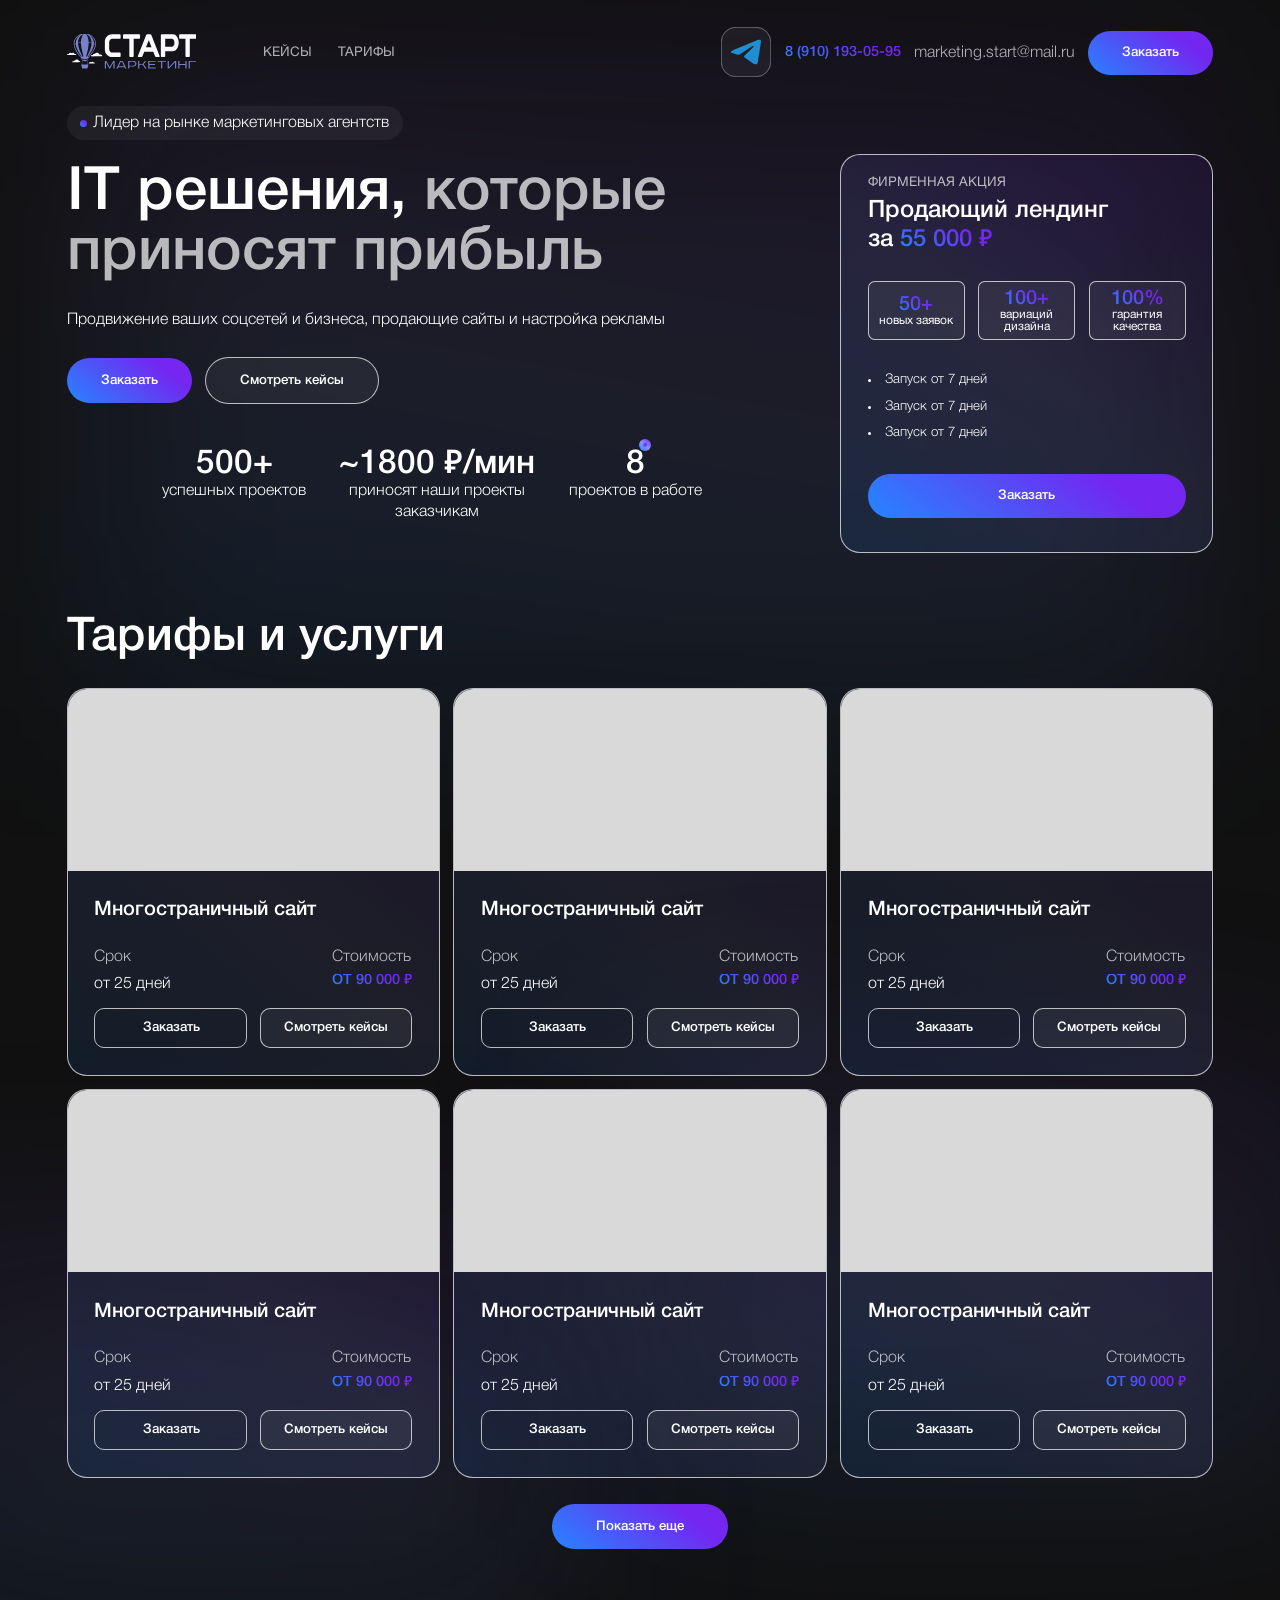
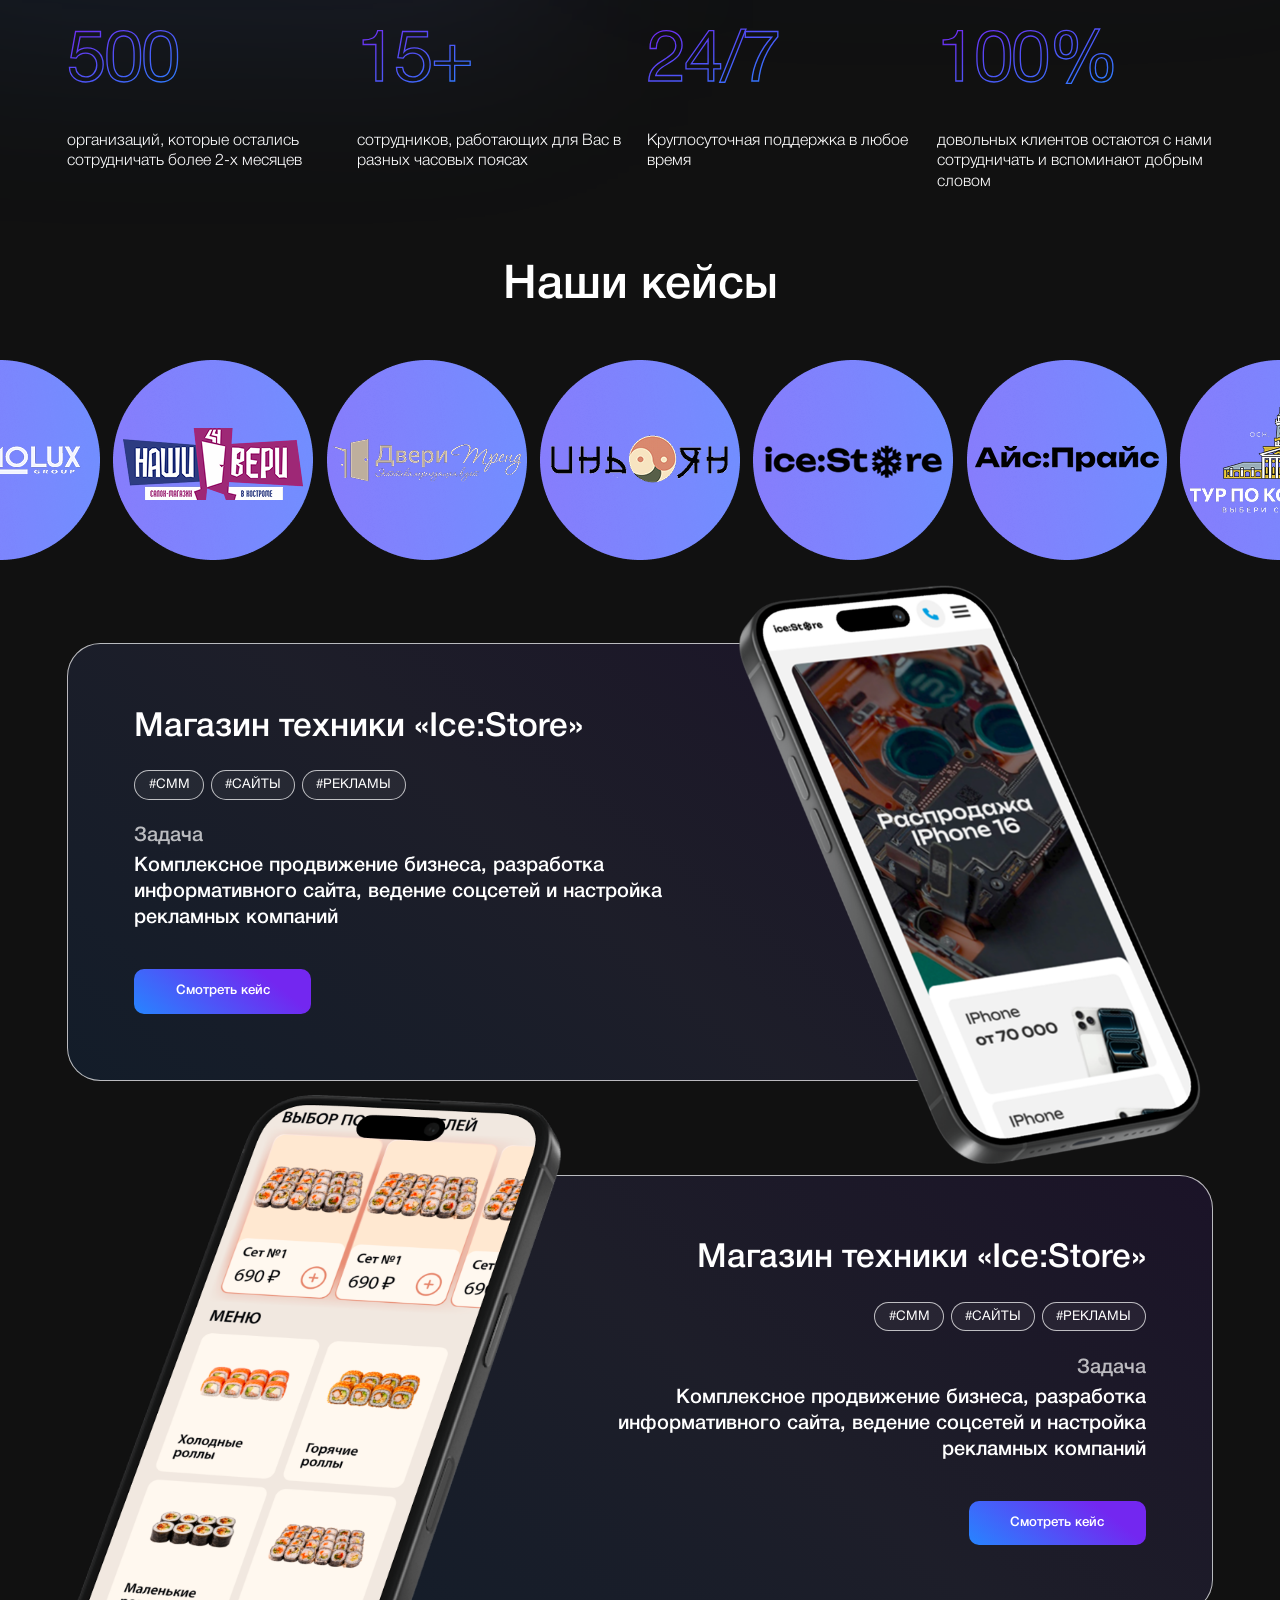
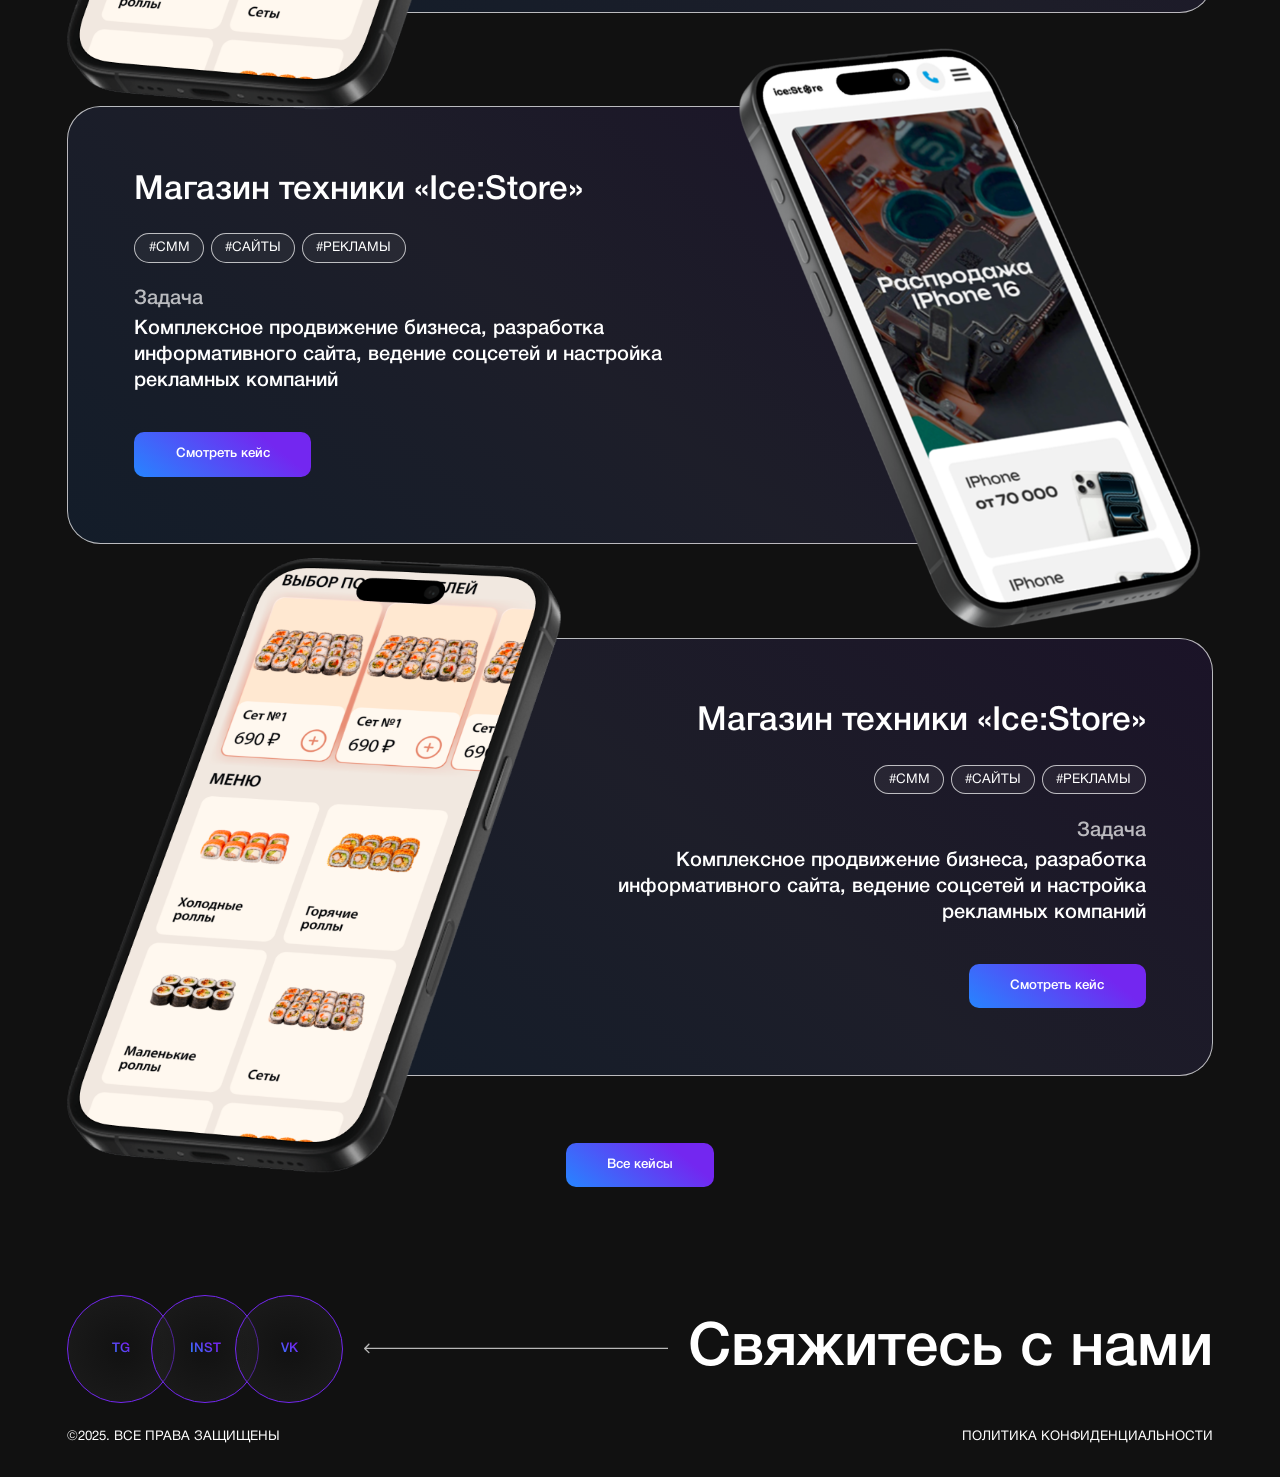
==== commit 65df1a34: "change" ====
--- a/index.html
+++ b/index.html
@@ -19,7 +19,7 @@
           <img src="./media/icons/logo.svg" alt="">
         </a>
         <nav>
-          <a href="" class="nav-item header-20">Кейсы</a>
+          <a href="./keyses.html" class="nav-item header-20">Кейсы</a>
           <a href="" class="nav-item header-20">Тарифы</a>
         </nav>
 
--- a/style/style.css
+++ b/style/style.css
@@ -30,6 +30,8 @@
 html {
   font-size: 0.0520833333vw;
   background: #111;
+  max-width: 100vw;
+  overflow-x: hidden;
 }
 
 .container {
@@ -89,6 +91,7 @@
   padding: 23rem 51rem;
   background: linear-gradient(219deg, #7327f0 23.08%, #2685ff 100%);
   border-radius: 100rem;
+  width: -moz-fit-content;
   width: fit-content;
 }
 
@@ -168,6 +171,7 @@
   display: flex;
   align-items: center;
   gap: 10rem;
+  width: -moz-fit-content;
   width: fit-content;
   margin-bottom: 20rem;
 }
@@ -254,6 +258,7 @@
 }
 .hero .h4-heading {
   margin-bottom: 40rem;
+  line-height: 120%;
 }
 .hero .h4-heading span {
   background: linear-gradient(219deg, #7327f0 23.08%, #2685ff 100%);
@@ -262,6 +267,7 @@
   -webkit-text-fill-color: transparent;
   font-weight: 500;
   font-size: 36rem;
+  line-height: 120%;
 }
 .hero .hero-r-wrapper {
   margin-bottom: 40rem;
@@ -277,6 +283,7 @@
   display: flex;
   flex-direction: column;
   align-items: center;
+  justify-content: center;
 }
 .hero .hero-r-wrapper .hero-r-item .hero-r-item-heading {
   font-weight: 500;
@@ -406,19 +413,21 @@
 .nums {
   padding-bottom: 105rem;
 }
+
 .nums .container {
   display: grid;
   grid-template-columns: repeat(4, 1fr);
   gap: 20rem;
 }
+
 .nums .h1-heading {
   font-weight: 400;
   font-size: 120rem;
   line-height: 120%;
   letter-spacing: -0.04em;
   text-transform: uppercase;
-
-}
+}
+
 .gradient-text {
   width: 390rem;
   height: 190rem;
@@ -431,6 +440,7 @@
   letter-spacing: -0.04em;
   text-transform: uppercase;
 }
+
 .keyses .container {
   display: flex;
   flex-direction: column;
@@ -450,7 +460,7 @@
   width: 100%;
   display: flex;
   flex-direction: column;
-  gap: 120rem;
+  gap: 140rem;
 }
 .keyses .keys-zadacha {
   max-width: 900rem;
@@ -490,6 +500,7 @@
 }
 .keyses .keys-item:nth-child(even) .keys-img {
   left: 0;
+  top: -119rem;
 }
 .keyses .keys-item .keyses-info {
   border: 0.5rem solid rgba(255, 255, 255, 0.7);
@@ -498,15 +509,12 @@
   width: 1430rem;
   background: linear-gradient(219deg, rgba(115, 39, 240, 0.1) 0%, rgba(139, 145, 255, 0.1) 50.47%, rgba(38, 133, 255, 0.1) 100%);
 }
-.keyses .keys-item:first-child .keys-img {
-  top: -190rem;
-}
 .keyses .keys-item .keys-img {
   position: absolute;
   width: 742rem;
   height: 922rem;
   top: -119rem;
-  right: -122rem;
+  right: 0rem;
 }
 .keyses .keys-item .h3-heading {
   margin-bottom: 40rem;
@@ -539,6 +547,9 @@
   align-items: center;
   justify-content: space-between;
 }
+footer .top svg {
+  width: 456rem;
+}
 footer .seti {
   display: flex;
   align-items: center;
@@ -550,7 +561,7 @@
   display: flex;
   justify-content: center;
   align-items: center;
-  background: radial-gradient(67.59% 67.59% at 50.12% 50.13%, #111 0%, #2b2b2b 100%);
+  background: radial-gradient(67.59% 67.59% at 50.12% 50.13%, rgba(17, 17, 17, 0.4392156863) 0%, rgba(43, 43, 43, 0.4196078431) 100%);
   border: 1rem solid #7327f0;
 }
 footer .seti-item:nth-child(3) {
@@ -569,7 +580,7 @@
 }
 footer .seti-heading {
   font-weight: 500;
-  font-size: 90px;
+  font-size: 90rem;
   line-height: 100%;
   color: #fff;
 }
@@ -582,9 +593,64 @@
 }
 footer .btm-a {
   font-weight: 400;
-  font-size: 20px;
-  text-transform: uppercase;
-  color: #fff;
-}
-
-/*# sourceMappingURL=style.css.map */
+  font-size: 20rem;
+  text-transform: uppercase;
+  color: #fff;
+}
+
+.bred-crumbs {
+  padding: 40rem 0;
+}
+.bred-crumbs .bred-crumbs-item {
+  font-family: "Helvetica Neue", sans-serif;
+  font-weight: 400;
+  font-size: 20rem;
+  text-transform: uppercase;
+  color: rgba(255, 255, 255, 0.7);
+}
+.bred-crumbs .container {
+  display: flex;
+  align-items: center;
+  gap: 10rem;
+}
+
+.keyses-page-heading {
+  width: 100%;
+}
+.keyses-page-heading .keyses-heading {
+  font-family: "Helvetica Neue", sans-serif;
+  font-weight: 500;
+  font-size: 70rem;
+  background: linear-gradient(67deg, #fff 0%, #d0d4de 49.72%, #fff 100%);
+  background-clip: text;
+  -webkit-background-clip: text;
+  -webkit-text-fill-color: transparent;
+  margin-bottom: 10rem;
+}
+.keyses-page-heading .desc {
+  font-family: "Helvetica Neue", sans-serif;
+  font-weight: 300;
+  font-size: 24rem;
+  line-height: 130%;
+  background: linear-gradient(67deg, #fff 0%, #d0d4de 49.72%, #fff 100%);
+  background-clip: text;
+  -webkit-background-clip: text;
+  -webkit-text-fill-color: transparent;
+  margin-bottom: 40rem;
+}
+.keyses-page-heading .categories-wrapper {
+  display: flex;
+  gap: 20rem;
+  margin-bottom: 200rem;
+}
+.keyses-page-heading .categories-wrapper .category-item {
+  font-family: "Helvetica Neue", sans-serif;
+  font-weight: 400;
+  font-size: 20rem;
+  text-transform: uppercase;
+  color: #fff;
+  border: 0.5rem solid rgba(255, 255, 255, 0.7);
+  border-radius: 100rem;
+  padding: 10rem 20rem;
+  background: rgba(255, 255, 255, 0.05);
+}/*# sourceMappingURL=style.css.map */
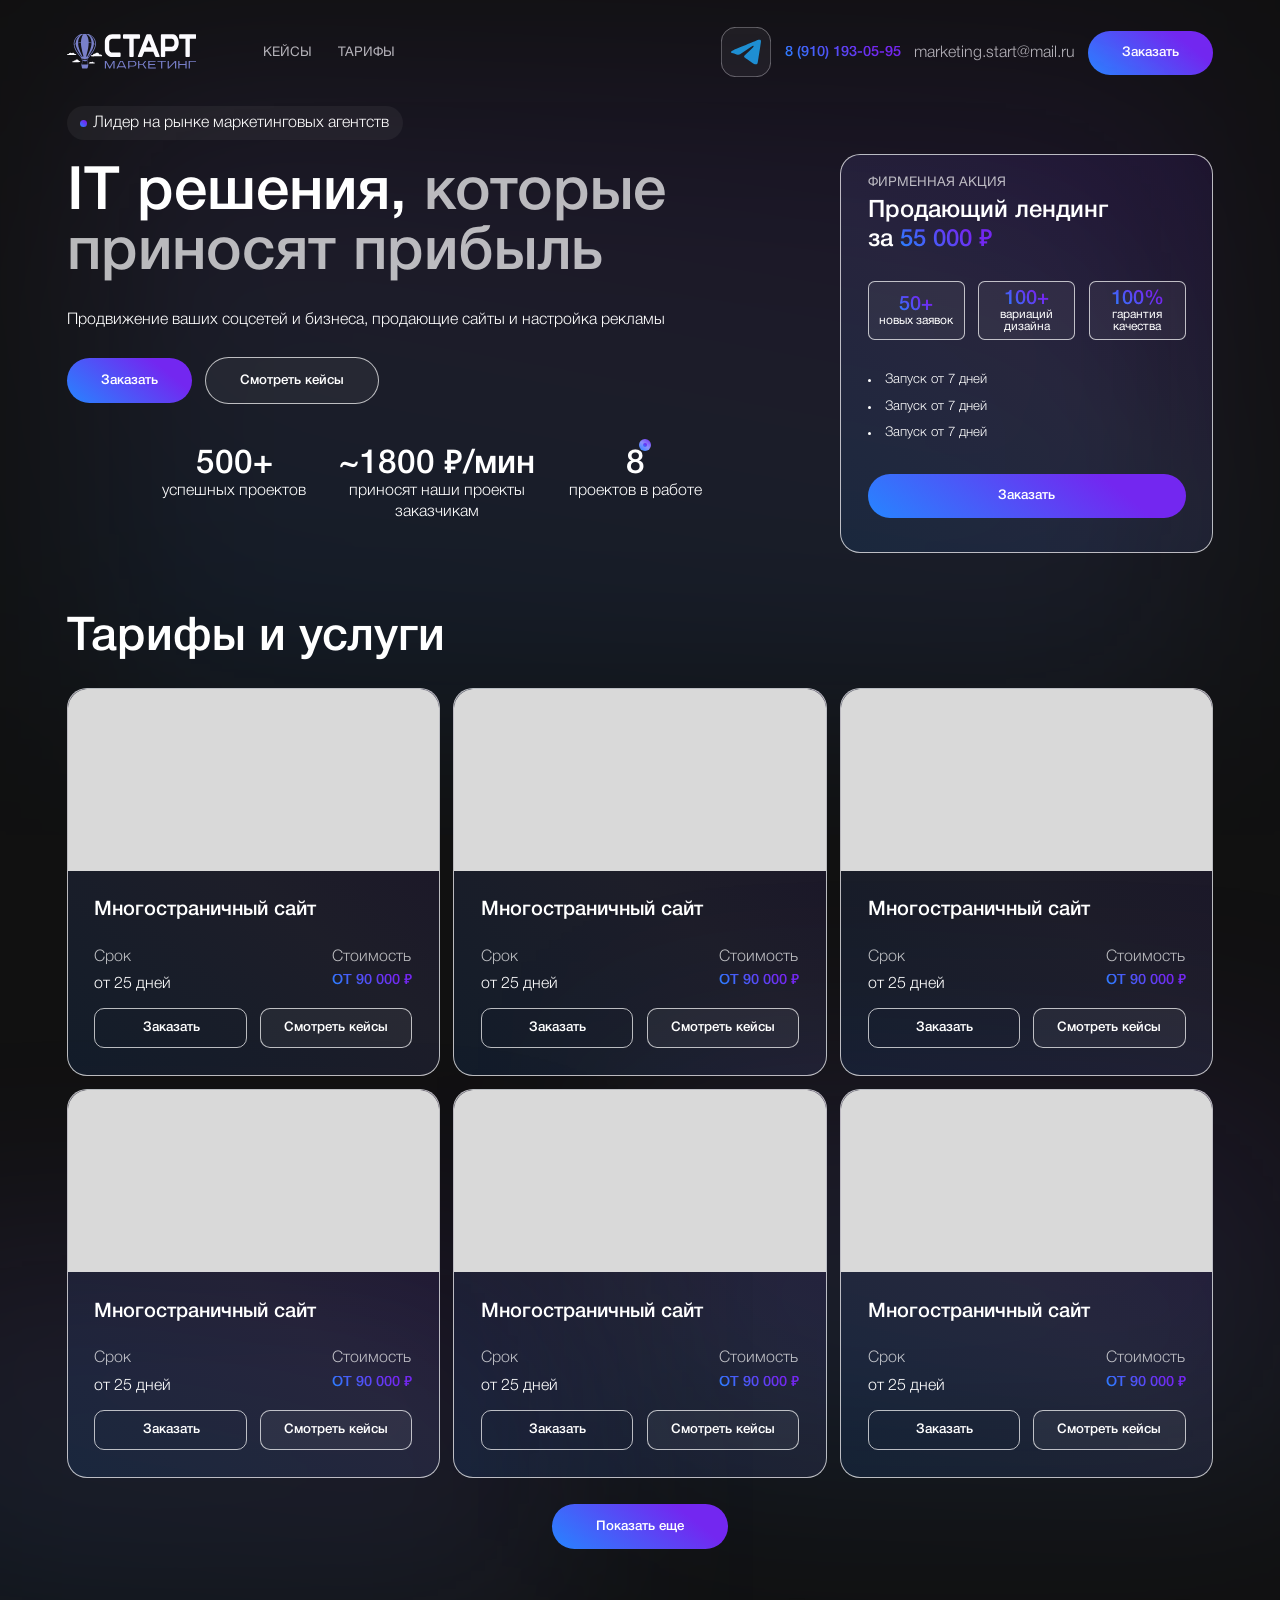
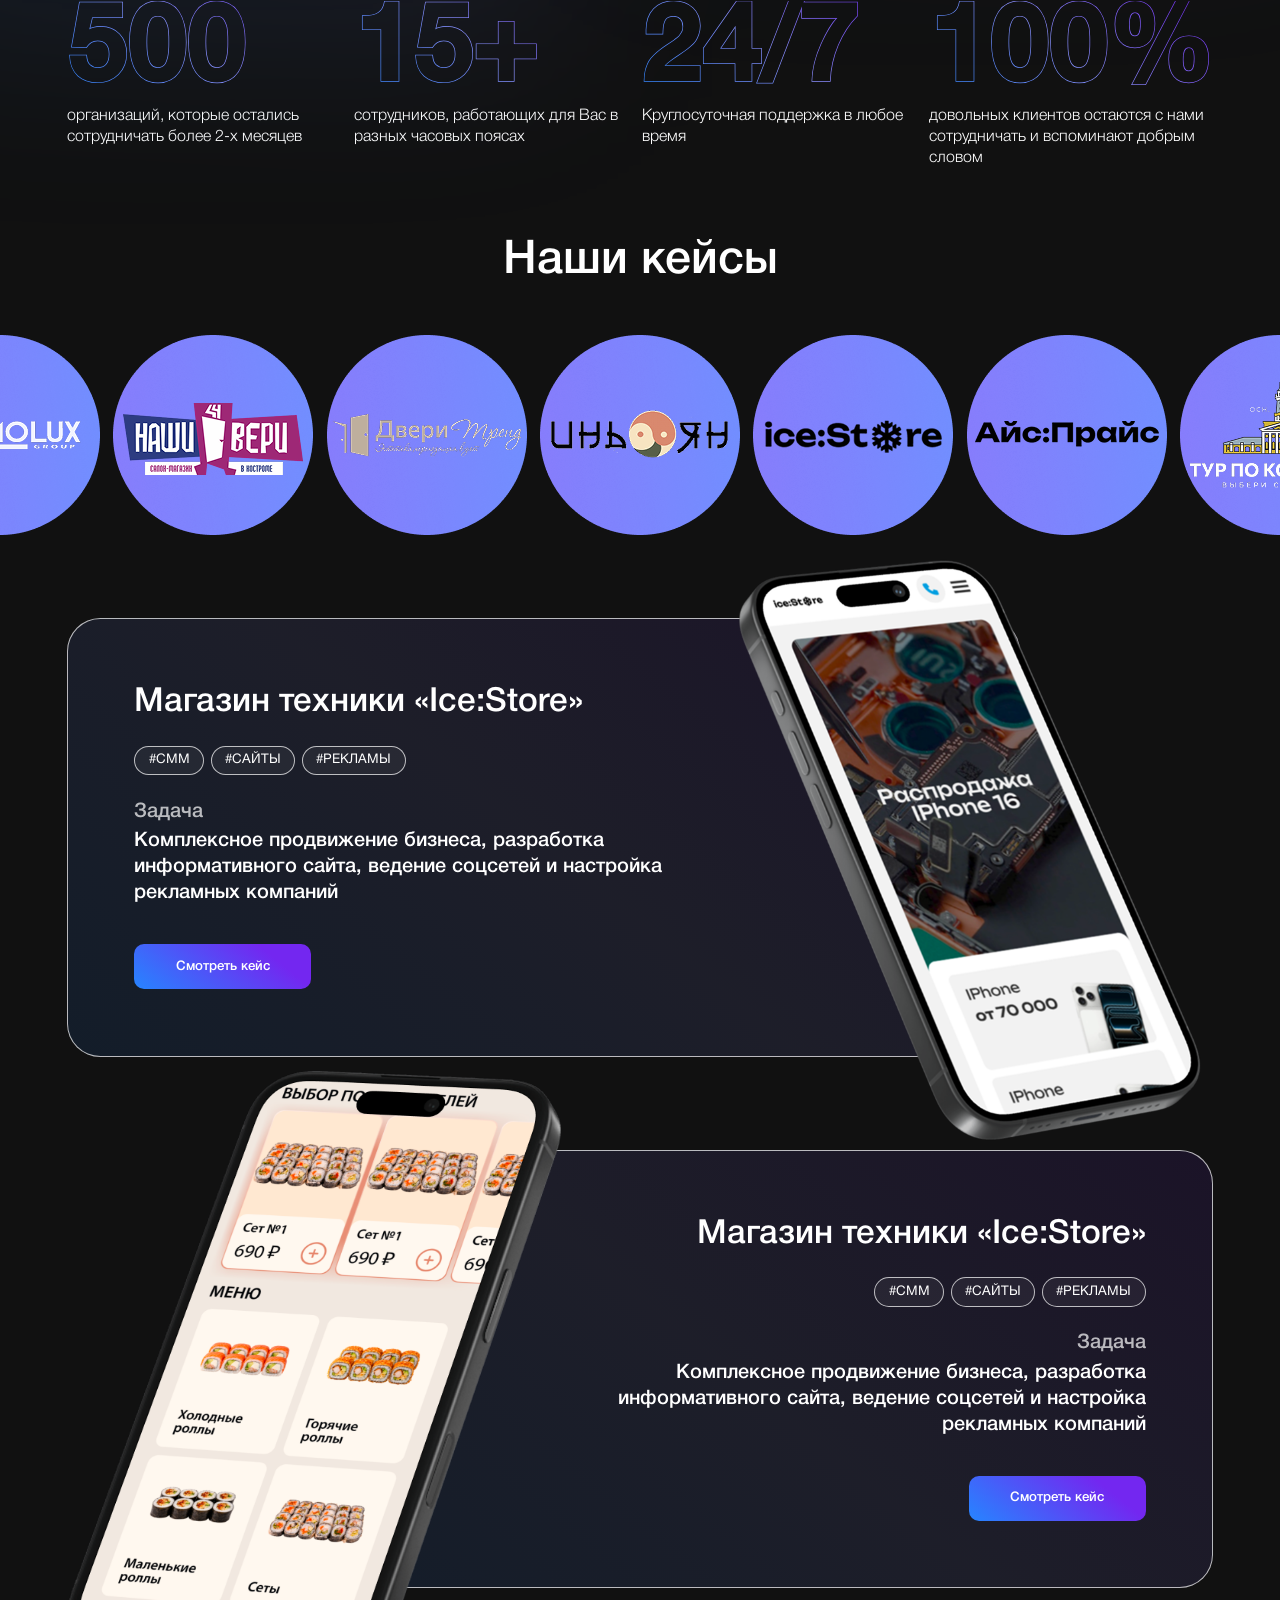
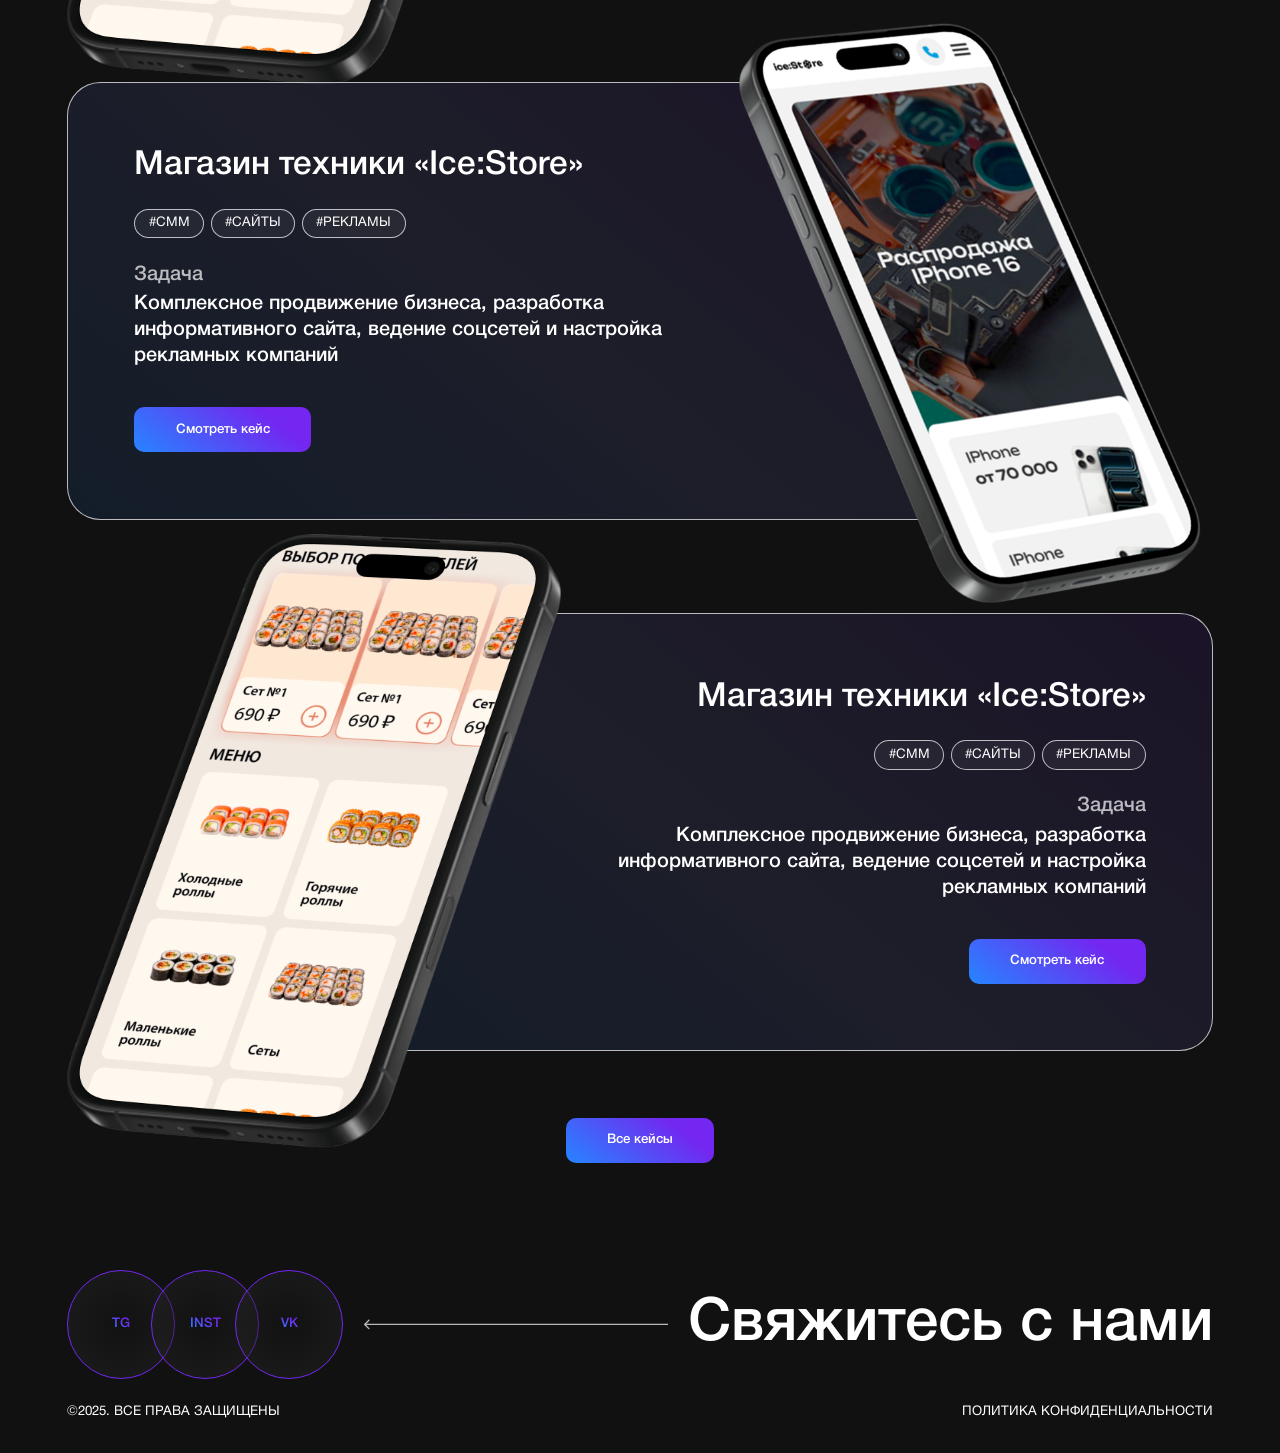
==== commit a40b77cc: "change" ====
--- a/index.html
+++ b/index.html
@@ -314,93 +314,21 @@
     <section class="nums">
       <div class="container">
         <div class="item">
-<svg class="gradient-text" viewBox="0 0 390 100">
-  <defs>
-    <linearGradient id="textGradient" x1="0%" y1="0%" x2="100%" y2="100%">
-      <stop offset="0%" stop-color="#7327f0"/>
-      <stop offset="100%" stop-color="#2685ff"/>
-    </linearGradient>
-  </defs>
-
-  <text
-    x="0"
-    y="75"
-    fill="none"
-    stroke="url(#textGradient)"
-    stroke-width="2"
-    paint-order="stroke"
-  >
-    500
-  </text>
-</svg>
+          <p class="gradient-text">500</p>
           <p class="text regular-text">организаций, которые остались сотрудничать более 2-х месяцев</p>
         </div>
         <div class="item">
-<svg class="gradient-text" viewBox="0 0 390 100">
-  <defs>
-    <linearGradient id="textGradient" x1="0%" y1="0%" x2="100%" y2="100%">
-      <stop offset="0%" stop-color="#7327f0"/>
-      <stop offset="100%" stop-color="#2685ff"/>
-    </linearGradient>
-  </defs>
-
-  <text
-    x="0"
-    y="75"
-    fill="none"
-    stroke="url(#textGradient)"
-    stroke-width="2"
-    paint-order="stroke"
-  >
-    15+
-  </text>
-</svg>
+<p class="gradient-text">15+</p>
           <p class="text regular-text">сотрудников, работающих для Вас
             в разных часовых поясах</p>
         </div>
         <div class="item">
-<svg class="gradient-text" viewBox="0 0 390 100">
-  <defs>
-    <linearGradient id="textGradient" x1="0%" y1="0%" x2="100%" y2="100%">
-      <stop offset="0%" stop-color="#7327f0"/>
-      <stop offset="100%" stop-color="#2685ff"/>
-    </linearGradient>
-  </defs>
-
-  <text
-    x="0"
-    y="75"
-    fill="none"
-    stroke="url(#textGradient)"
-    stroke-width="2"
-    paint-order="stroke"
-  >
-    24/7
-  </text>
-</svg>
+<p class="gradient-text">24/7</p>
           <p class="text regular-text">Круглосуточная поддержка
             в любое время</p>
         </div>
         <div class="item">
-<svg class="gradient-text" viewBox="0 0 390 100">
-  <defs>
-    <linearGradient id="textGradient" x1="0%" y1="0%" x2="100%" y2="100%">
-      <stop offset="0%" stop-color="#7327f0"/>
-      <stop offset="100%" stop-color="#2685ff"/>
-    </linearGradient>
-  </defs>
-
-  <text
-    x="0"
-    y="75"
-    fill="none"
-    stroke="url(#textGradient)"
-    stroke-width="2"
-    paint-order="stroke"
-  >
-    100%
-  </text>
-</svg>
+<p class="gradient-text">100%</p>
           <p class="text regular-text">довольных клиентов остаются с нами сотрудничать и вспоминают добрым словом</p>
         </div>
       </div>
--- a/style/style.css
+++ b/style/style.css
@@ -429,16 +429,14 @@
 }
 
 .gradient-text {
-  width: 390rem;
-  height: 190rem;
-}
-
-.gradient-text text {
-  font-weight: 400;
   font-size: 160rem;
-  line-height: 120%;
-  letter-spacing: -0.04em;
-  text-transform: uppercase;
+  font-weight: bold;
+  background: linear-gradient(219deg, #7327f0 0%, #8b91ff 50.47%, #2685ff 100%);
+  background-clip: border-box;
+  -webkit-background-clip: text;
+  -webkit-text-fill-color: #111;
+  -webkit-text-stroke: 2rem transparent;
+  color: transparent;
 }
 
 .keyses .container {
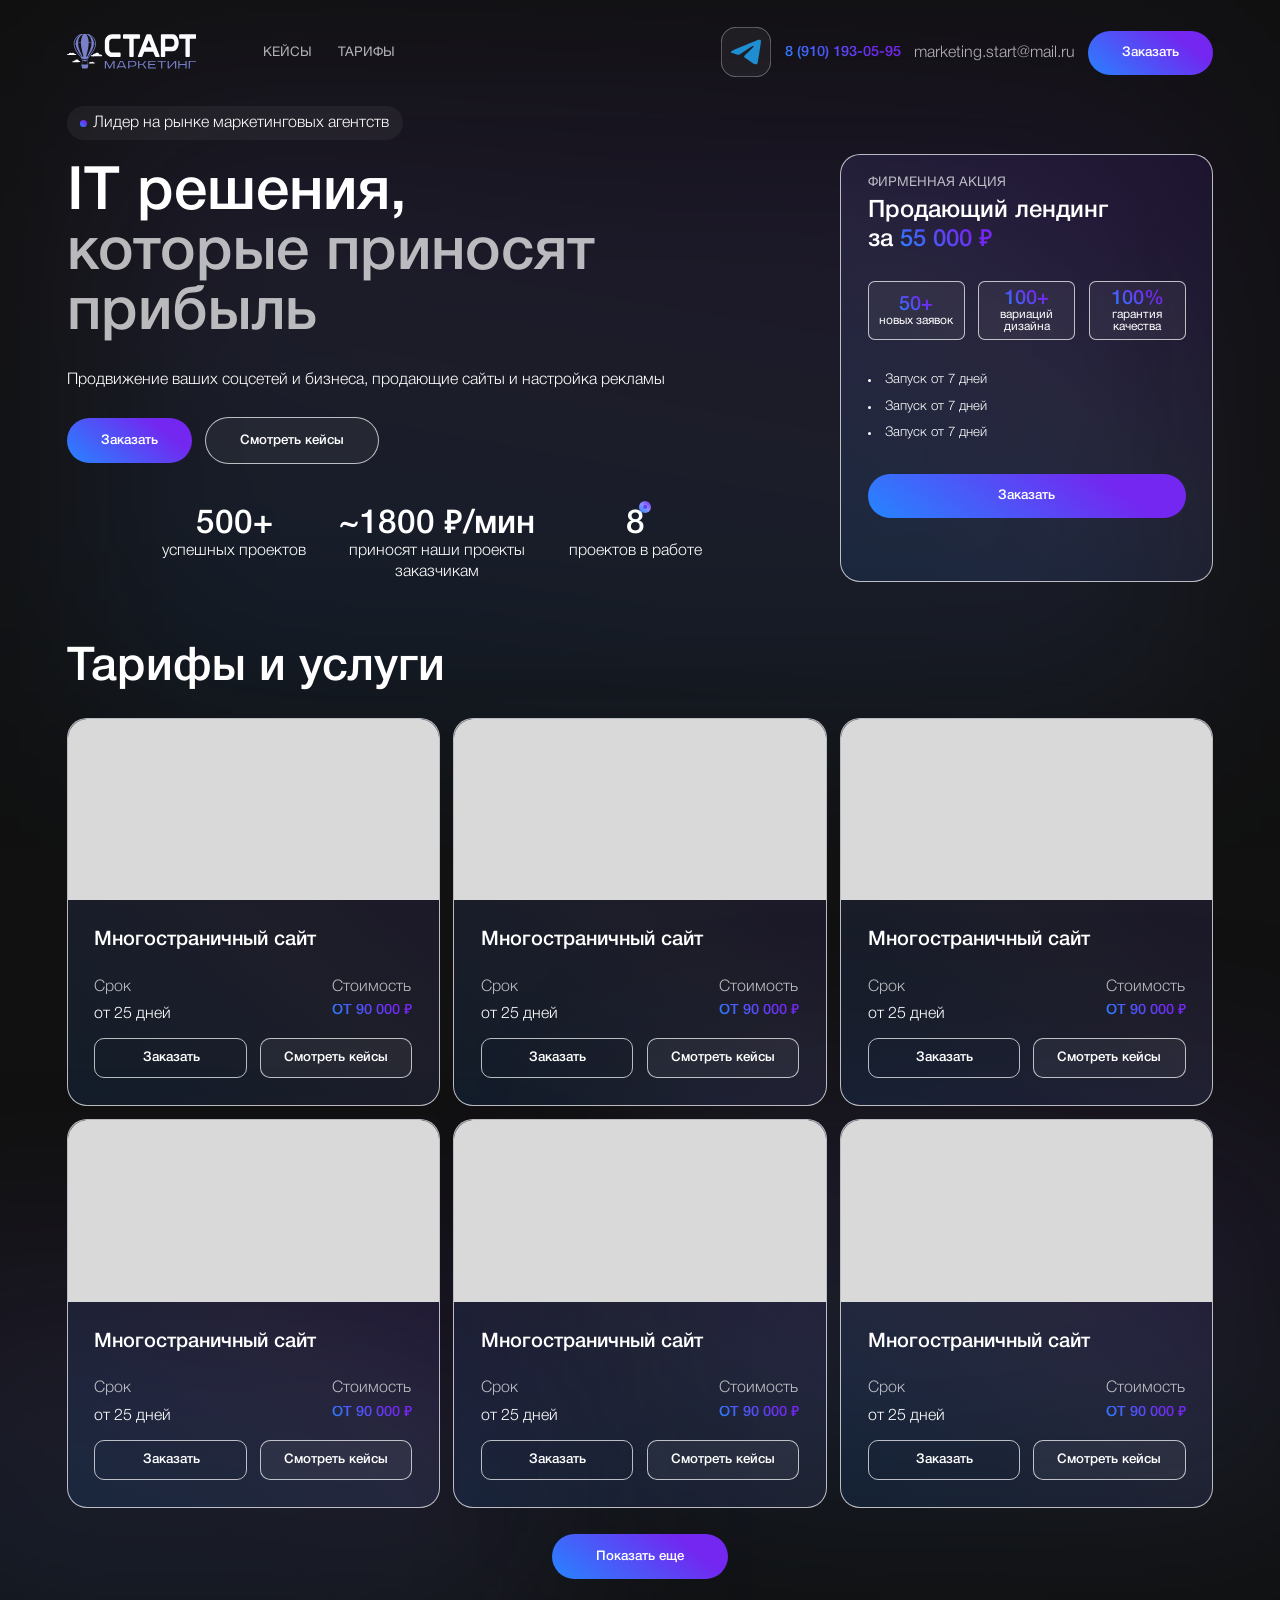
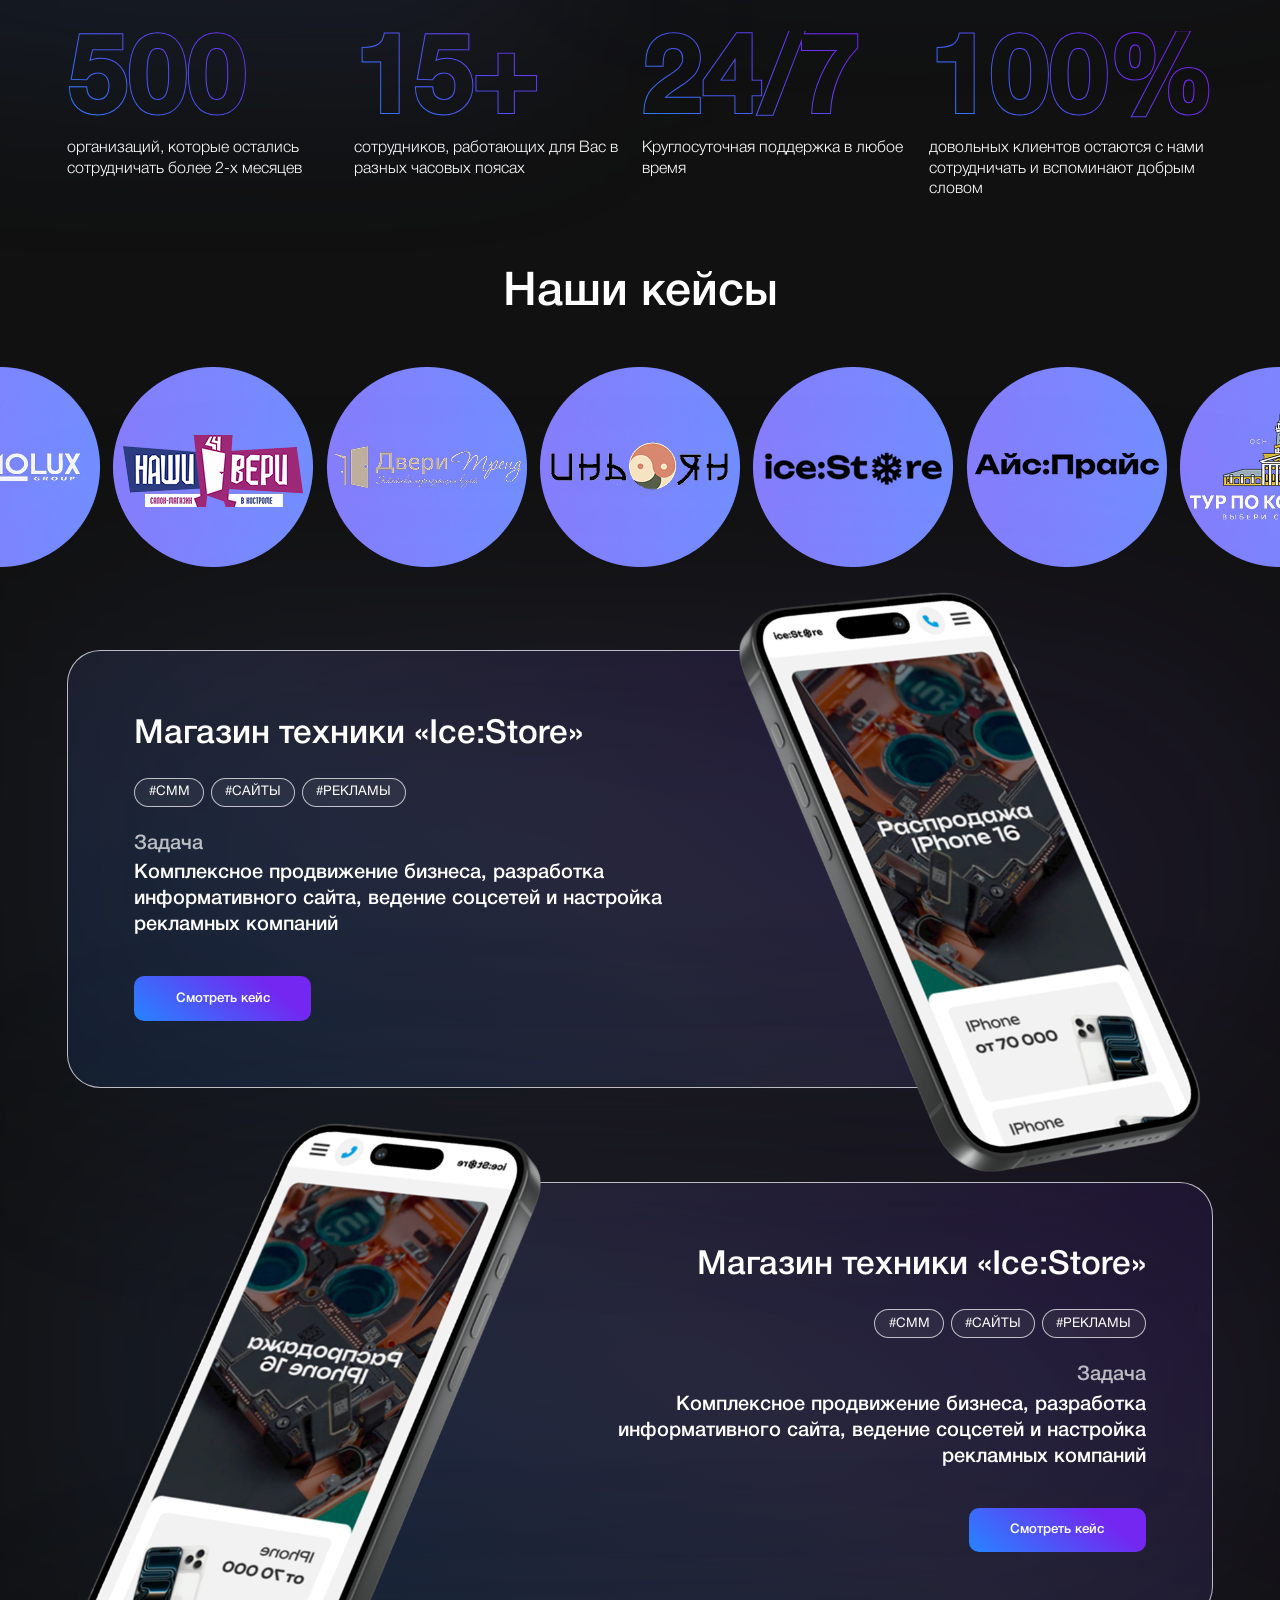
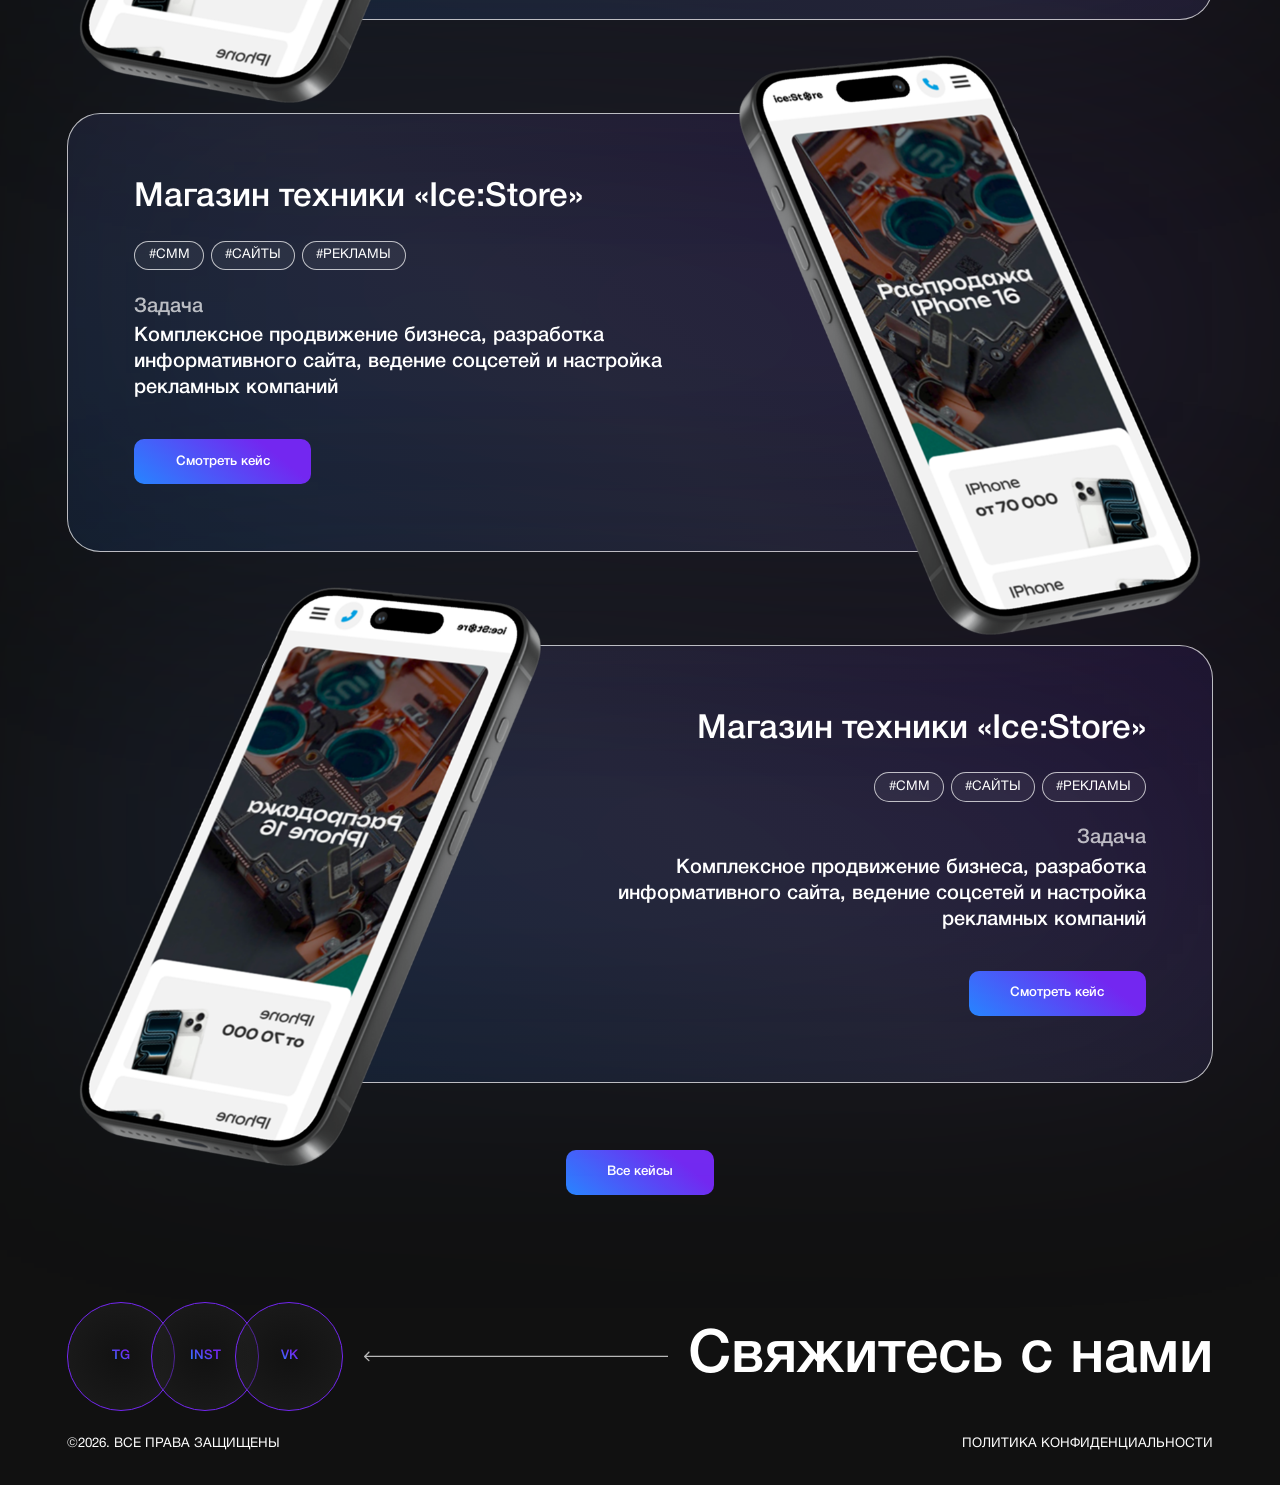
==== commit f18b422e: "change" ====
--- a/index.html
+++ b/index.html
@@ -441,7 +441,7 @@
         <div class="seti-heading">Свяжитесь с нами</div>
       </div>
       <div class="btm">
-        <a href="" class="btm-a"> ©2025. Все права защищены</a>
+        <a href="" class="btm-a"> ©2026. Все права защищены</a>
         <a href="" class="btm-a">Политика конфиденциальности</a>
       </div>
     </div>
--- a/style/style.css
+++ b/style/style.css
@@ -190,6 +190,7 @@
 }
 .hero .h1-heading {
   margin-bottom: 40rem;
+  max-width: 810rem;
 }
 .hero .h1-heading span {
   color: rgba(255, 255, 255, 0.7);
@@ -239,8 +240,8 @@
   align-items: center;
   border-radius: 100rem;
   position: absolute;
-  top: -13rem;
-  right: -10rem;
+  top: -11rem;
+  right: -9rem;
 }
 .hero .hero-l-nums .item .heading .heading-circ::after {
   background: linear-gradient(219deg, #7327f0 23.08%, #2685ff 100%);
@@ -429,13 +430,14 @@
 }
 
 .gradient-text {
+  padding-top: 3rem;
   font-size: 160rem;
   font-weight: bold;
-  background: linear-gradient(219deg, #7327f0 0%, #8b91ff 50.47%, #2685ff 100%);
+  background: linear-gradient(219deg, #7327f0 23.08%, #2685ff 100%);
   background-clip: border-box;
   -webkit-background-clip: text;
   -webkit-text-fill-color: #111;
-  -webkit-text-stroke: 2rem transparent;
+  -webkit-text-stroke: 3rem transparent;
   color: transparent;
 }
 
@@ -481,6 +483,19 @@
 }
 .keyses .keys-item {
   position: relative;
+}
+.keyses .keys-item::before {
+  content: "";
+  display: block;
+  width: 1807rem;
+  height: 613rem;
+  position: absolute;
+  z-index: 1;
+  filter: blur(200rem);
+  background: linear-gradient(219deg, rgba(115, 39, 240, 0.1) 0%, rgba(139, 145, 255, 0.1) 50.47%, rgba(38, 133, 255, 0.1) 100%);
+  top: 0;
+  left: 0;
+  z-index: 1;
 }
 .keyses .keys-item:nth-child(even) .keyses-info {
   margin-left: 290rem;
@@ -506,6 +521,8 @@
   padding: 100rem;
   width: 1430rem;
   background: linear-gradient(219deg, rgba(115, 39, 240, 0.1) 0%, rgba(139, 145, 255, 0.1) 50.47%, rgba(38, 133, 255, 0.1) 100%);
+  position: relative;
+  z-index: 2;
 }
 .keyses .keys-item .keys-img {
   position: absolute;
@@ -513,6 +530,7 @@
   height: 922rem;
   top: -119rem;
   right: 0rem;
+  z-index: 3;
 }
 .keyses .keys-item .h3-heading {
   margin-bottom: 40rem;
@@ -597,7 +615,7 @@
 }
 
 .bred-crumbs {
-  padding: 40rem 0;
+  padding-bottom: 40rem;
 }
 .bred-crumbs .bred-crumbs-item {
   font-family: "Helvetica Neue", sans-serif;
@@ -639,7 +657,7 @@
 .keyses-page-heading .categories-wrapper {
   display: flex;
   gap: 20rem;
-  margin-bottom: 200rem;
+  margin-bottom: 130rem;
 }
 .keyses-page-heading .categories-wrapper .category-item {
   font-family: "Helvetica Neue", sans-serif;
@@ -651,4 +669,165 @@
   border-radius: 100rem;
   padding: 10rem 20rem;
   background: rgba(255, 255, 255, 0.05);
+}
+
+.keys-block .container {
+  display: flex;
+  gap: 300rem;
+}
+.keys-block .keys-b-l {
+  border: 0.5rem solid rgba(255, 255, 255, 0.7);
+  border-radius: 50rem;
+  padding: 70rem;
+  width: 857rem;
+  height: 658rem;
+  position: relative;
+  background: linear-gradient(219deg, rgba(115, 39, 240, 0.1) 0%, rgba(139, 145, 255, 0.1) 50.47%, rgba(38, 133, 255, 0.1) 100%);
+  display: flex;
+  flex-direction: column;
+  justify-content: flex-end;
+}
+.keys-block .keys-b-l .keys-img {
+  position: absolute;
+  width: 612rem;
+  height: 761rem;
+  top: -66rem;
+  right: -290rem;
+}
+.keys-block .keys-b-l .keys-heading {
+  font-family: "Helvetica Neue", sans-serif;
+  font-weight: 500;
+  font-size: 50rem;
+  color: #fff;
+  max-width: 450rem;
+}
+.keys-block .keys-b-l .tags-wrapper {
+  display: flex;
+  gap: 10rem;
+  margin-top: 40rem;
+  flex-wrap: wrap;
+  max-width: 450rem;
+}
+.keys-block .keys-b-l .tags-wrapper .tag-item {
+  font-family: "Helvetica Neue", sans-serif;
+  font-weight: 400;
+  font-size: 20rem;
+  text-transform: uppercase;
+  color: #fff;
+  border: 0.5rem solid rgba(255, 255, 255, 0.7);
+  border-radius: 100rem;
+  padding: 10rem 20rem;
+  background: rgba(255, 255, 255, 0.05);
+}
+.keys-block .keys-b-r {
+  width: 560rem;
+}
+.keys-block .keys-b-r .keys-b-t {
+  display: flex;
+  flex-direction: column;
+  gap: 20rem;
+  border: 0.5rem solid rgba(255, 255, 255, 0.7);
+  border-radius: 30rem;
+  padding: 40rem;
+  background: linear-gradient(219deg, rgba(115, 39, 240, 0.1) 0%, rgba(139, 145, 255, 0.1) 50.47%, rgba(38, 133, 255, 0.1) 100%);
+}
+.keys-block .keys-b-r .keys-b-t .black-button, .keys-block .keys-b-r .keys-b-t .blue-button {
+  width: 100%;
+  text-align: center;
+}
+.keys-block .keys-b-r .keys-b-t .b-item .heading {
+  font-family: "Helvetica Neue", sans-serif;
+  font-weight: 300;
+  font-size: 24rem;
+  line-height: 130%;
+  color: rgba(255, 255, 255, 0.7);
+  margin-bottom: 10rem;
+}
+.keys-block .keys-b-r .keys-b-t .b-item .text {
+  font-family: "Helvetica Neue", sans-serif;
+  font-weight: 500;
+  font-size: 30rem;
+  color: #fff;
+}
+.keys-block .keys-b-r .keys-b-t .b-item {
+  display: flex;
+  flex-direction: column;
+  gap: 10rem;
+}
+.keys-block .keys-b-r .keys-b-b {
+  border: 0.5rem solid rgba(255, 255, 255, 0.7);
+  border-radius: 30rem;
+  margin-top: 10rem;
+  padding: 40rem;
+  background: linear-gradient(219deg, rgba(115, 39, 240, 0.1) 0%, rgba(139, 145, 255, 0.1) 50.47%, rgba(38, 133, 255, 0.1) 100%);
+}
+.keys-block .keys-b-r .keys-b-b .heading {
+  font-family: "Helvetica Neue", sans-serif;
+  font-weight: 500;
+  font-size: 30rem;
+  color: #fff;
+}
+.keys-block .keys-b-r .keys-b-b .text {
+  font-family: "Helvetica Neue", sans-serif;
+  font-weight: 300;
+  font-size: 24rem;
+  line-height: 130%;
+  color: rgba(255, 255, 255, 0.7);
+  margin-top: 10rem;
+  margin-bottom: 20rem;
+}
+.keys-block .keys-b-r .keys-b-b .blue-button {
+  width: 100%;
+  text-align: center;
+}
+
+.solution-block {
+  margin-top: 133rem;
+  margin-bottom: 80rem;
+}
+.solution-block .container {
+  display: flex;
+  gap: 20rem;
+}
+.solution-block .task .heading, .solution-block .solution .heading {
+  font-family: "Helvetica Neue", sans-serif;
+  font-weight: 500;
+  font-size: 30rem;
+  color: #fff;
+  margin-bottom: 20rem;
+}
+.solution-block .task .text, .solution-block .solution .text {
+  font-family: "Helvetica Neue", sans-serif;
+  font-weight: 300;
+  font-size: 24rem;
+  line-height: 130%;
+  color: #fff;
+}
+
+.need {
+  margin-bottom: 100rem;
+}
+.need .container {
+  border: 0.5rem solid rgba(255, 255, 255, 0.7);
+  border-radius: 30rem;
+  padding: 40rem;
+  background: linear-gradient(219deg, rgba(115, 39, 240, 0.1) 0%, rgba(139, 145, 255, 0.1) 50.47%, rgba(38, 133, 255, 0.1) 100%);
+}
+.need .heading {
+  font-family: "Helvetica Neue", sans-serif;
+  font-weight: 500;
+  font-size: 30rem;
+  color: #fff;
+  margin-bottom: 10rem;
+}
+.need .text {
+  font-family: "Helvetica Neue", sans-serif;
+  font-weight: 300;
+  font-size: 24rem;
+  line-height: 130%;
+  color: rgba(255, 255, 255, 0.7);
+}
+.need .blue-button {
+  margin-top: 20rem;
+  border-radius: 15rem;
 }/*# sourceMappingURL=style.css.map */
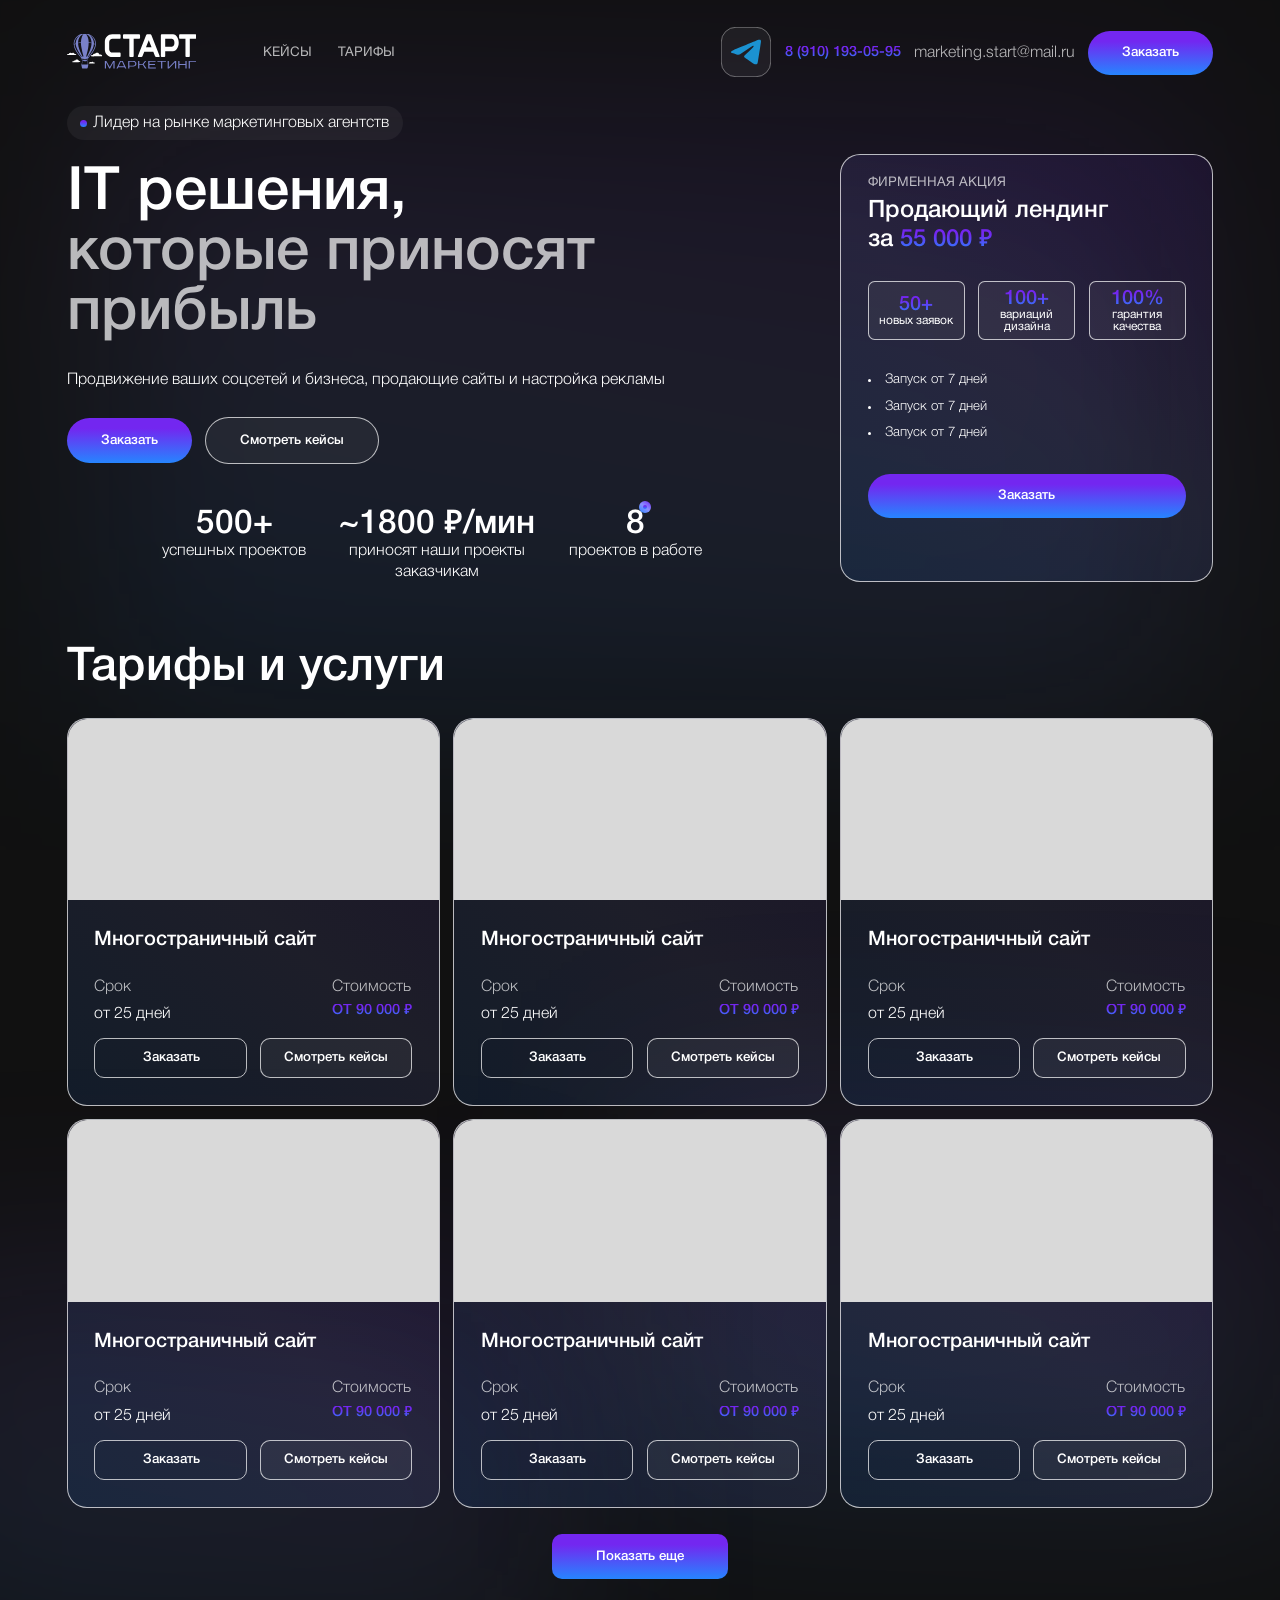
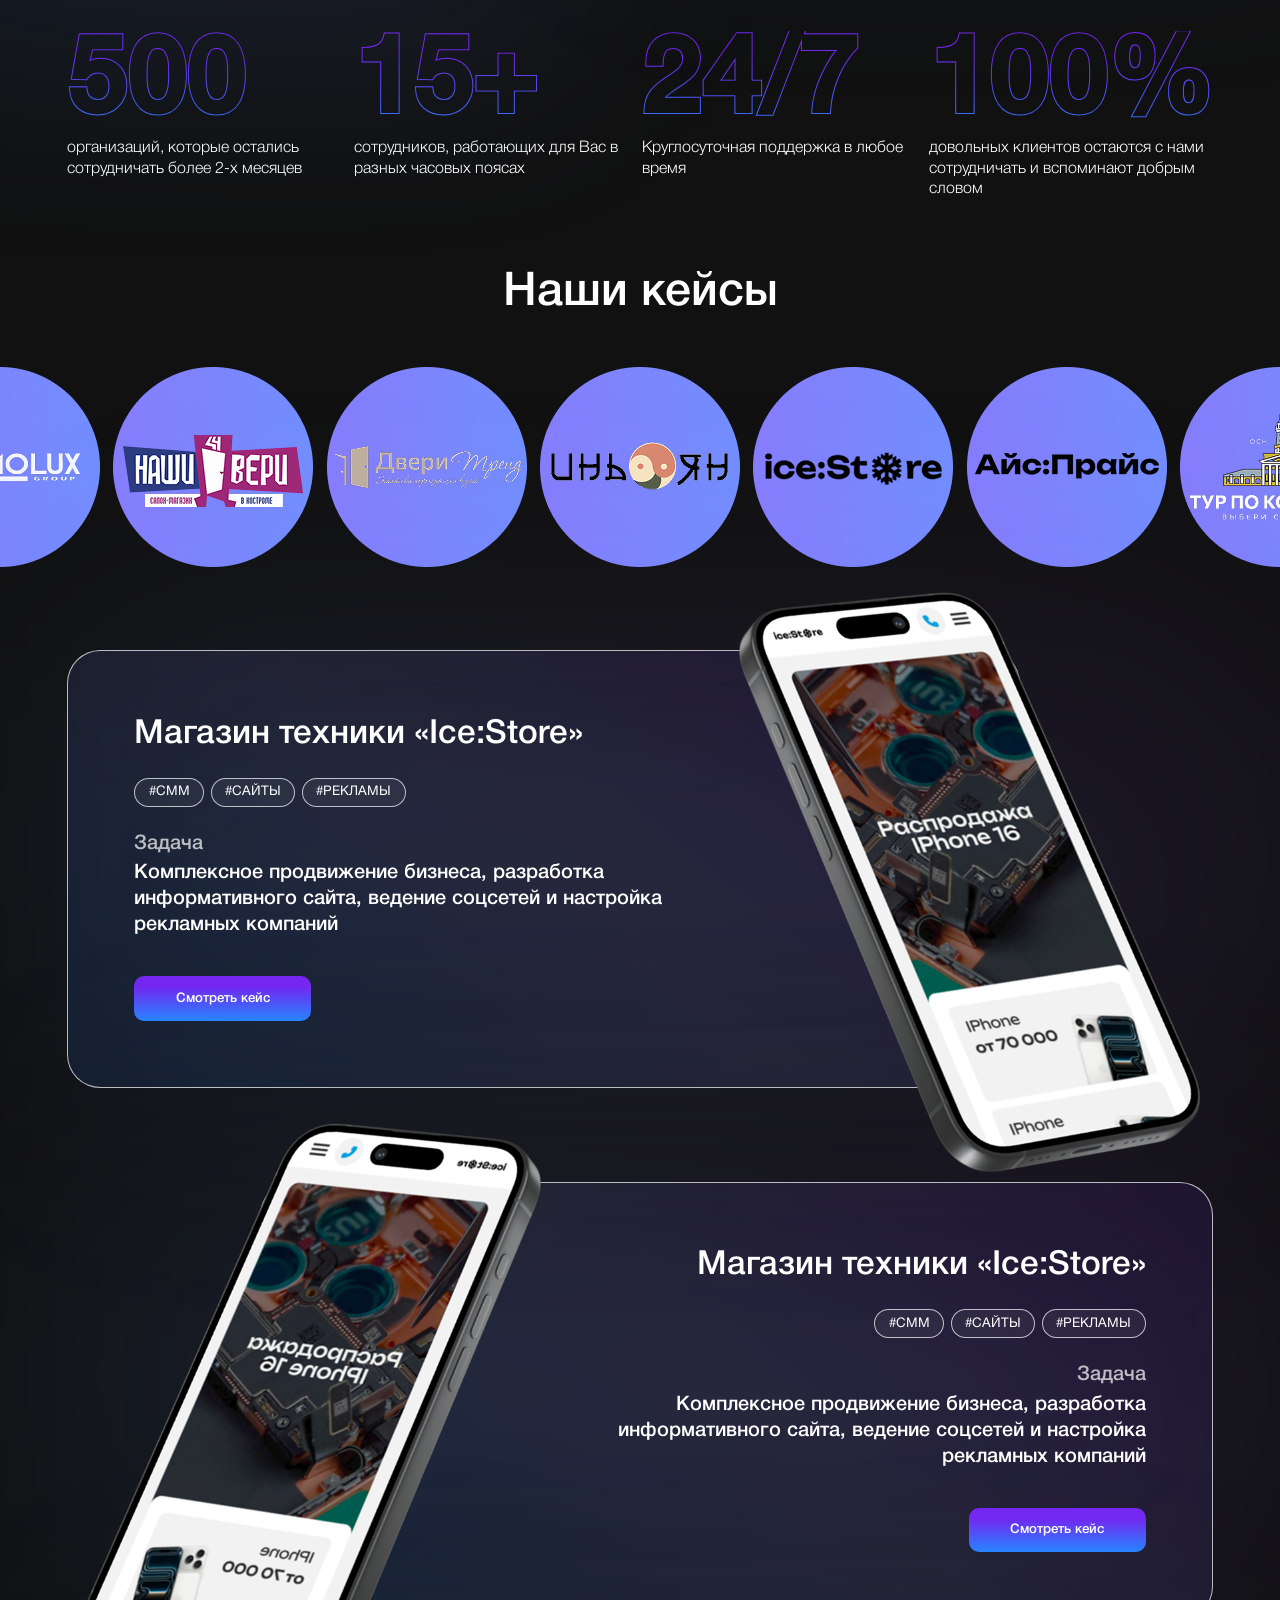
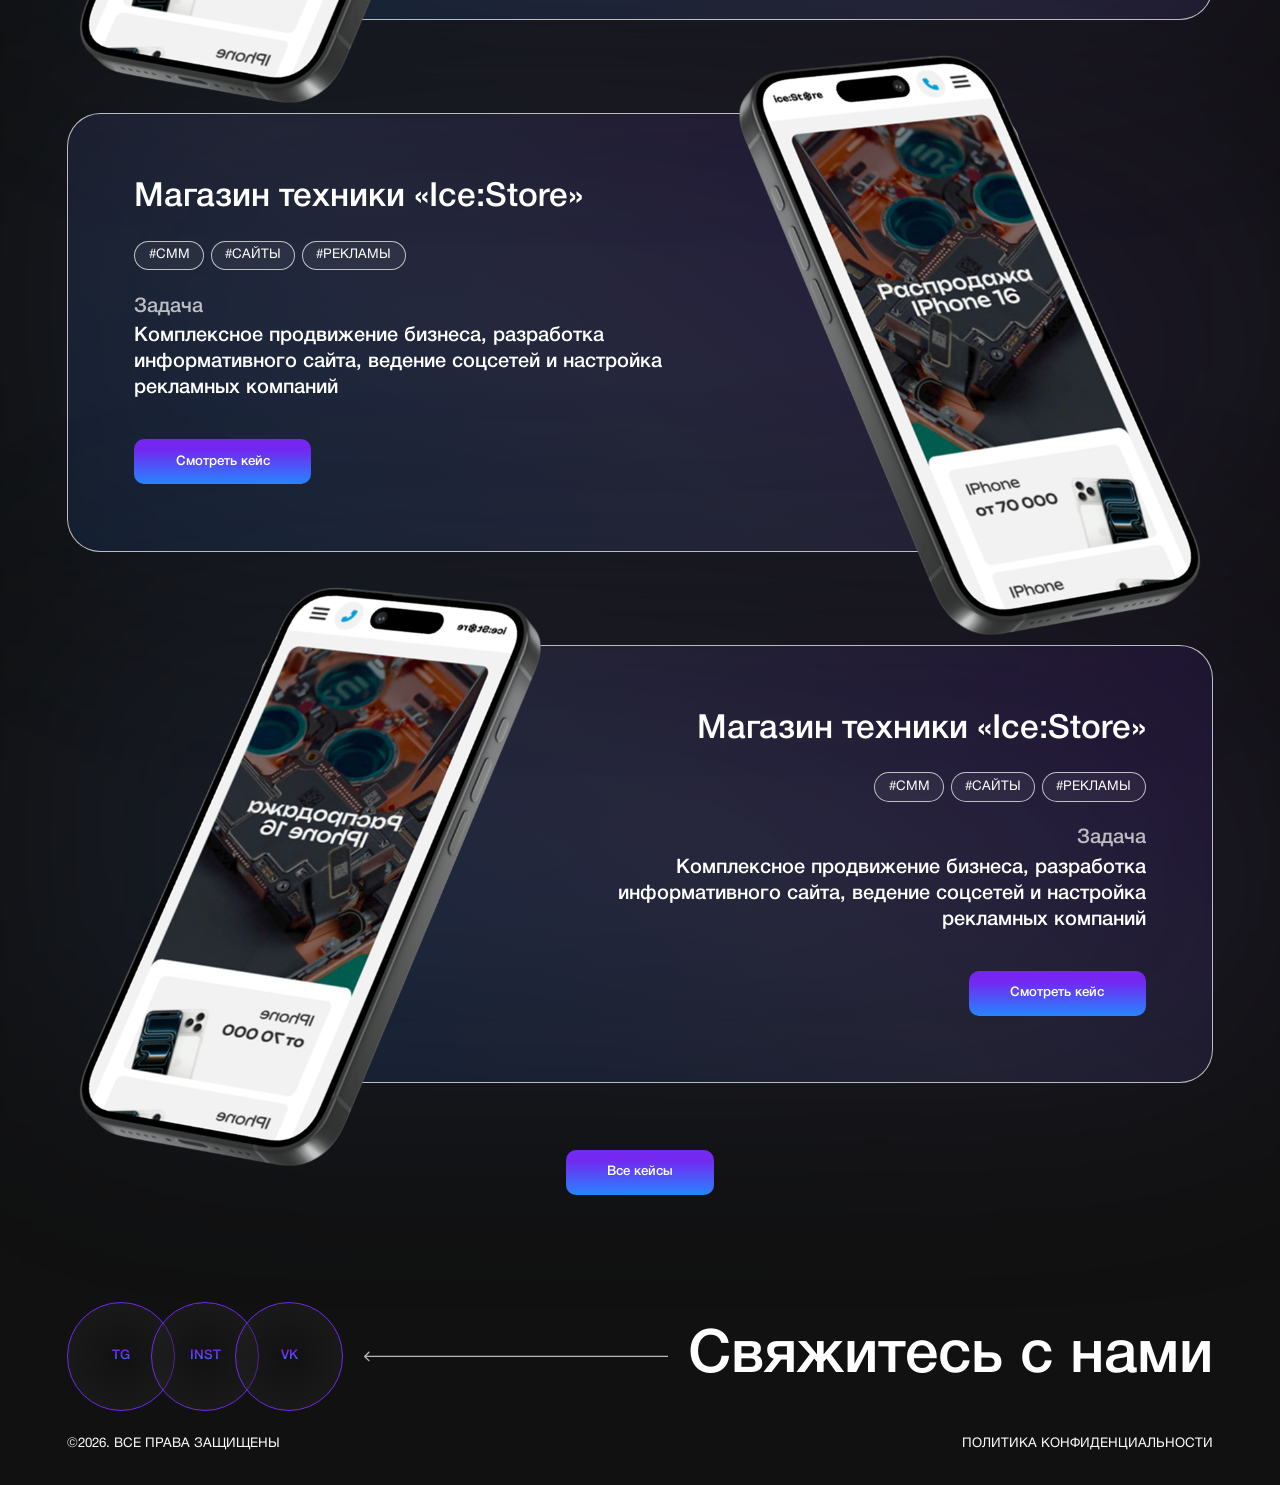
==== commit bae94072: "change" ====
--- a/index.html
+++ b/index.html
@@ -37,7 +37,7 @@
         </a>
         <a href="tel: 8 (910) 193-05-95" class="tel">8 (910) 193-05-95</a>
         <a href="mailto: marketing.start@mail.ru" class="mail">marketing.start@mail.ru</a>
-        <button class="blue-button">Заказать</button>
+        <button class="blue-button form-popup-open">Заказать</button>
       </div>
     </div>
   </header>
@@ -447,9 +447,32 @@
     </div>
   </footer>
 
-
+  <div class="form-popup">
+    <svg class="form-close" viewBox="0 0 53 53" fill="none" xmlns="http://www.w3.org/2000/svg">
+      <g clip-path="url(#clip0_5967_1567)">
+        <path d="M26.9405 0H26.0604C11.6676 0 0 11.6676 0 26.0604C0 40.4532 11.6676 52.1208 26.0604 52.1208H26.9405C41.3333 52.1208 53.0009 40.4532 53.0009 26.0604C53.0009 11.6676 41.3333 0 26.9405 0Z" fill="white" fill-opacity="0.05" />
+        <path d="M15.4375 36.3733L37.3368 14.474" stroke="white" stroke-width="2" />
+        <path d="M15.6641 14.2526L37.5634 36.1519" stroke="white" stroke-width="2" />
+      </g>
+    </svg>
+    <p class="form-heading">Оставьте заявку</p>
+    <p class="form-text">и мы свяжемся с вами!</p>
+    <form action="" class="form">
+      <label class="input-label">
+        <p class="label-heading">Имя</p>
+        <input type="text" class="input" placeholder="Иван">
+      </label>
+      <label class="input-label">
+        <p class="label-heading">Номер телефона</p>
+        <input type="text" class="input" placeholder="+7(911)111 11-11">
+      </label>
+      <button class="blue-button">Отправить</button>
+    </form>
+  </div>
+  <div class="offset"></div>
+
+  <script src="js/app.js"></script>
   <script src="js/swiper-bundle.min.js"></script>
-  <script src="js/app.js"></script>
 </body>
 
 </html>
--- a/style/style.css
+++ b/style/style.css
@@ -42,6 +42,8 @@
 
 header {
   padding: 40rem 0;
+  position: relative;
+  z-index: 9;
 }
 header .header-l,
 header .header-r {
@@ -58,7 +60,7 @@
   font-weight: 500;
   font-size: 22rem;
   text-transform: uppercase;
-  background: linear-gradient(219deg, #7327f0 23.08%, #2685ff 100%);
+  background: linear-gradient(180deg, #7327f0 23.08%, #2685ff 100%);
   background-clip: text;
   -webkit-background-clip: text;
   -webkit-text-fill-color: transparent;
@@ -89,7 +91,7 @@
   color: #fff;
   display: block;
   padding: 23rem 51rem;
-  background: linear-gradient(219deg, #7327f0 23.08%, #2685ff 100%);
+  background: linear-gradient(180deg, #7327f0 23.08%, #2685ff 100%);
   border-radius: 100rem;
   width: -moz-fit-content;
   width: fit-content;
@@ -178,7 +180,7 @@
 .hero .lider::before {
   content: "";
   display: block;
-  background: linear-gradient(219deg, #7327f0 23.08%, #2685ff 100%);
+  background: linear-gradient(180deg, #7327f0 23.08%, #2685ff 100%);
   width: 10rem;
   height: 10rem;
   border-radius: 100rem;
@@ -244,7 +246,7 @@
   right: -9rem;
 }
 .hero .hero-l-nums .item .heading .heading-circ::after {
-  background: linear-gradient(219deg, #7327f0 23.08%, #2685ff 100%);
+  background: linear-gradient(180deg, #7327f0 23.08%, #2685ff 100%);
   width: 6rem;
   height: 6rem;
   content: "";
@@ -262,7 +264,7 @@
   line-height: 120%;
 }
 .hero .h4-heading span {
-  background: linear-gradient(219deg, #7327f0 23.08%, #2685ff 100%);
+  background: linear-gradient(180deg, #7327f0 23.08%, #2685ff 100%);
   background-clip: text;
   -webkit-background-clip: text;
   -webkit-text-fill-color: transparent;
@@ -289,7 +291,7 @@
 .hero .hero-r-wrapper .hero-r-item .hero-r-item-heading {
   font-weight: 500;
   font-size: 30rem;
-  background: linear-gradient(219deg, #7327f0 23.08%, #2685ff 100%);
+  background: linear-gradient(180deg, #7327f0 23.08%, #2685ff 100%);
   background-clip: text;
   -webkit-background-clip: text;
   -webkit-text-fill-color: transparent;
@@ -366,7 +368,7 @@
   font-size: 22rem;
   text-transform: uppercase;
   text-align: right;
-  background: linear-gradient(219deg, #7327f0 23.08%, #2685ff 100%);
+  background: linear-gradient(180deg, #7327f0 23.08%, #2685ff 100%);
   background-clip: text;
   -webkit-background-clip: text;
   -webkit-text-fill-color: transparent;
@@ -409,6 +411,7 @@
 }
 .tarifs .blue-button {
   padding: 23rem 66rem;
+  border-radius: 15rem;
 }
 
 .nums {
@@ -433,7 +436,7 @@
   padding-top: 3rem;
   font-size: 160rem;
   font-weight: bold;
-  background: linear-gradient(219deg, #7327f0 23.08%, #2685ff 100%);
+  background: linear-gradient(180deg, #7327f0 23.08%, #2685ff 100%);
   background-clip: border-box;
   -webkit-background-clip: text;
   -webkit-text-fill-color: #111;
@@ -589,7 +592,7 @@
 footer .seti-item span {
   font-weight: 500;
   font-size: 20rem;
-  background: linear-gradient(219deg, #7327f0 23.08%, #2685ff 100%);
+  background: linear-gradient(180deg, #7327f0 23.08%, #2685ff 100%);
   background-clip: text;
   -webkit-background-clip: text;
   -webkit-text-fill-color: transparent;
@@ -671,9 +674,32 @@
   background: rgba(255, 255, 255, 0.05);
 }
 
+.keys-block .blue-button {
+  background: linear-gradient(180deg, #7327f0 23.08%, #2685ff 100%);
+}
 .keys-block .container {
+  position: relative;
+}
+.keys-block .container::after {
+  content: "";
+  display: block;
+  width: 1807rem;
+  height: 613rem;
+  position: absolute;
+  z-index: 1;
+  filter: blur(200rem);
+  background: linear-gradient(219deg, rgba(115, 39, 240, 0.1) 0%, rgba(139, 145, 255, 0.1) 50.47%, rgba(38, 133, 255, 0.1) 100%);
+  top: 0;
+  left: 0;
+  z-index: 1;
+}
+.keys-block .container {
   display: flex;
   gap: 300rem;
+}
+.keys-block .keys-b-l, .keys-block .keys-b-r {
+  position: relative;
+  z-index: 2;
 }
 .keys-block .keys-b-l {
   border: 0.5rem solid rgba(255, 255, 255, 0.7);
@@ -734,6 +760,7 @@
 .keys-block .keys-b-r .keys-b-t .black-button, .keys-block .keys-b-r .keys-b-t .blue-button {
   width: 100%;
   text-align: center;
+  border-radius: 15rem;
 }
 .keys-block .keys-b-r .keys-b-t .b-item .heading {
   font-family: "Helvetica Neue", sans-serif;
@@ -741,7 +768,6 @@
   font-size: 24rem;
   line-height: 130%;
   color: rgba(255, 255, 255, 0.7);
-  margin-bottom: 10rem;
 }
 .keys-block .keys-b-r .keys-b-t .b-item .text {
   font-family: "Helvetica Neue", sans-serif;
@@ -779,6 +805,7 @@
 .keys-block .keys-b-r .keys-b-b .blue-button {
   width: 100%;
   text-align: center;
+  border-radius: 15rem;
 }
 
 .solution-block {
@@ -830,4 +857,109 @@
 .need .blue-button {
   margin-top: 20rem;
   border-radius: 15rem;
+}
+
+.offset {
+  position: fixed;
+  top: 0;
+  left: 0;
+  width: 100%;
+  height: 100%;
+  backdrop-filter: blur(50rem);
+  background: rgba(0, 0, 0, 0.5);
+  z-index: 10;
+  opacity: 0;
+  visibility: hidden;
+  pointer-events: none;
+  transition: opacity 0.35s ease, visibility 0.35s ease;
+}
+.offset.active {
+  opacity: 1;
+  visibility: visible;
+  pointer-events: auto;
+}
+
+.form-popup {
+  position: fixed;
+  top: 50%;
+  left: 50%;
+  transform: translate(-50%, -48%) scale(0.96);
+  border: 1rem solid rgba(255, 255, 255, 0.7);
+  border-radius: 60rem;
+  z-index: 111;
+  padding: 70rem;
+  padding-bottom: 50rem;
+  width: 866rem;
+  opacity: 0;
+  visibility: hidden;
+  pointer-events: none;
+  transition: opacity 0.35s ease, transform 0.35s ease, visibility 0.35s ease;
+}
+.form-popup.active {
+  opacity: 1;
+  visibility: visible;
+  pointer-events: auto;
+  transform: translate(-50%, -50%) scale(1);
+}
+.form-popup form {
+  width: 100%;
+}
+.form-popup form .blue-button {
+  margin-top: 40rem;
+  border-radius: 15rem;
+  width: 100%;
+}
+.form-popup form .input-label {
+  width: 100%;
+  margin-top: 20rem;
+  display: block;
+}
+.form-popup form .input-label:first-child {
+  margin-top: 0;
+}
+.form-popup form .input-label .label-heading {
+  font-family: "Helvetica Neue", sans-serif;
+  font-weight: 400;
+  font-size: 20rem;
+  text-transform: uppercase;
+  color: #fff;
+  margin-bottom: 10rem;
+}
+.form-popup form .input-label .input {
+  width: 100%;
+  border: 1rem solid rgba(255, 255, 255, 0.7);
+  border-radius: 15rem;
+  padding: 10rem 20rem;
+  background: rgba(255, 255, 255, 0.05);
+  font-family: "Helvetica Neue", sans-serif;
+  font-weight: 400;
+  font-size: 20rem;
+  text-transform: uppercase;
+  color: rgba(255, 255, 255, 0.7);
+  padding: 25rem 20rem;
+}
+
+.form-heading {
+  font-family: "Helvetica Neue", sans-serif;
+  font-weight: 500;
+  font-size: 50rem;
+  color: #fff;
+  margin-bottom: 10rem;
+}
+
+.form-text {
+  font-family: "Helvetica Neue", sans-serif;
+  font-weight: 500;
+  font-size: 30rem;
+  color: rgba(255, 255, 255, 0.7);
+  margin-bottom: 40rem;
+}
+
+.form-close {
+  position: absolute;
+  top: 40rem;
+  right: 40rem;
+  width: 53rem;
+  height: 53rem;
+  cursor: pointer;
 }/*# sourceMappingURL=style.css.map */
